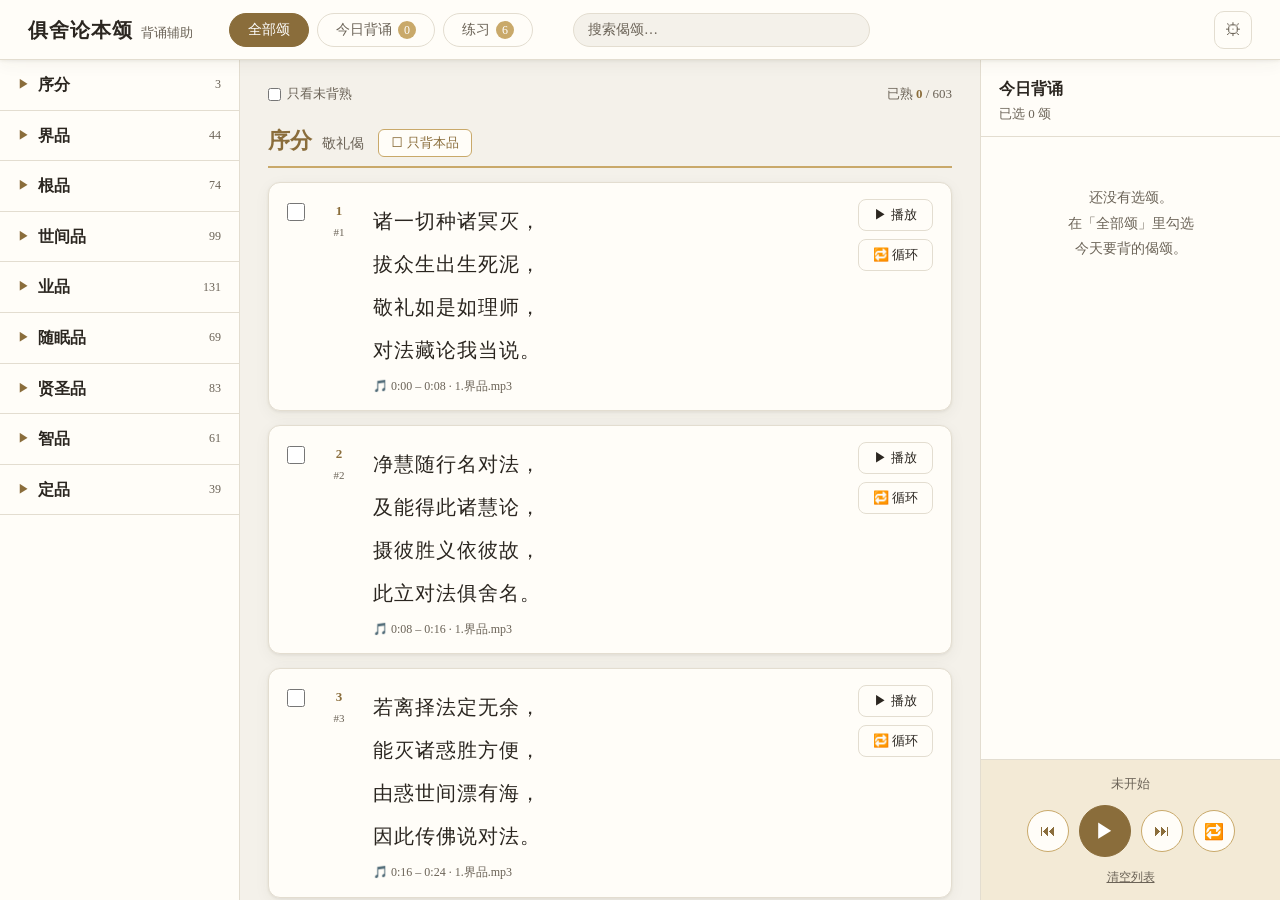
==== program/index.html @ d1be90c9 "feat(trainer): 练习自助上手 — 自动喂新颂 + 首次提示 + 清晰空状态 用户反馈：点开「练习」是空的，那句"去今日背诵勾选"看不懂，还配了误导的 🎉。 根因：新颂只从「今日背诵」勾选" ====
<!DOCTYPE html>
<html lang="zh-CN">
<head>
<meta charset="UTF-8">
<meta name="viewport" content="width=device-width, initial-scale=1.0">
<title>俱舍论本颂 · 背诵辅助</title>
<link rel="manifest" href="/manifest.json">
<meta name="theme-color" content="#8a6d3b">
<meta name="description" content="按品浏览俱舍论本颂、按音频自动连播,辅助每日背诵">
<!-- iOS PWA -->
<meta name="apple-mobile-web-app-capable" content="yes">
<meta name="apple-mobile-web-app-status-bar-style" content="default">
<meta name="apple-mobile-web-app-title" content="俱舍论本颂">
<link rel="apple-touch-icon" href="/icons/icon-180.png">
<link rel="icon" type="image/png" sizes="192x192" href="/icons/icon-192.png">
<style>
  :root {
    --bg: #f4f1ea;
    --paper: #fffdf8;
    --ink: #2b2620;
    --ink-soft: #6b6357;
    --line: #e3ddd0;
    --accent: #8a6d3b;          /* 赭石 */
    --accent-soft: #c9a96a;
    --accent-bg: #f3ead6;
    --playing: #fff6e0;
    --playing-edge: #d9b066;
    --shadow: 0 1px 3px rgba(60,50,30,.08), 0 4px 16px rgba(60,50,30,.05);
    --radius: 12px;
  }
  * { box-sizing: border-box; margin: 0; padding: 0; }
  html, body { height: 100%; }
  body {
    font-family: "Noto Serif SC", "Songti SC", "STSong", "SimSun", "PingFang SC", serif;
    background: var(--bg);
    color: var(--ink);
    font-size: 16px;
    line-height: 1.6;
    overflow: hidden;
  }
  button { font-family: inherit; cursor: pointer; }

  /* ---------- 顶栏 ---------- */
  .topbar {
    height: 60px;
    display: flex; align-items: center; gap: 24px;
    padding: 0 28px;
    background: var(--paper);
    border-bottom: 1px solid var(--line);
    box-shadow: var(--shadow);
    position: relative; z-index: 10;
  }
  .topbar .brand { font-size: 20px; font-weight: 700; letter-spacing: 1px; }
  .topbar .brand small { font-size: 13px; color: var(--ink-soft); font-weight: 400; margin-left: 8px; letter-spacing: 0; }
  .tabs { display: flex; gap: 8px; margin-left: 12px; }
  .tab {
    border: 1px solid var(--line); background: transparent; color: var(--ink-soft);
    padding: 7px 18px; border-radius: 20px; font-size: 14px; transition: .15s;
  }
  .tab.active { background: var(--accent); color: #fff; border-color: var(--accent); }
  .tab .badge {
    display: inline-block; min-width: 18px; height: 18px; line-height: 18px;
    background: var(--accent-soft); color: #fff; border-radius: 9px; font-size: 12px;
    text-align: center; padding: 0 5px; margin-left: 6px;
  }
  .tab.active .badge { background: rgba(255,255,255,.3); }
  .topbar .spacer { flex: 1; }
  .icon-btn {
    border: 1px solid var(--line); background: transparent; width: 38px; height: 38px;
    border-radius: 10px; font-size: 17px; color: var(--ink-soft);
  }
  .icon-btn:hover { background: var(--accent-bg); }
  /* 搜索框 */
  .search { margin-left: 16px; flex: 1; max-width: 320px; min-width: 0; }
  .search input {
    width: 100%; padding: 8px 14px; border: 1px solid var(--line); border-radius: 18px;
    font-size: 14px; background: var(--bg); color: var(--ink); font-family: inherit;
  }
  .search input::placeholder { color: var(--ink-soft); }
  .search input:focus { outline: none; border-color: var(--accent-soft); background: var(--paper); }
  mark { background: #ffe49c; color: inherit; padding: 0 1px; border-radius: 2px; }
  .hamburger { display: none; border: 1px solid var(--line); background: transparent;
    width: 36px; height: 36px; border-radius: 8px; font-size: 18px; color: var(--ink);
    align-items: center; justify-content: center; }
  .drawer-mask { position: fixed; top: 0; left: 0; right: 0; bottom: 0;
    background: rgba(0,0,0,.35); z-index: 40; display: none; }
  .drawer-mask.open { display: block; }

  /* ---------- 三栏布局 ---------- */
  .layout { display: flex; height: calc(100% - 60px); }
  .col-left  { width: 240px; border-right: 1px solid var(--line); background: var(--paper); overflow-y: auto; flex-shrink: 0; }
  .col-main  { flex: 1; overflow-y: auto; padding: 24px 28px 80px; }
  .col-right { width: 300px; border-left: 1px solid var(--line); background: var(--paper); overflow-y: auto; flex-shrink: 0; display: flex; flex-direction: column; }

  /* ---------- 左栏 品目录 ---------- */
  .pin-group { border-bottom: 1px solid var(--line); }
  .pin-head {
    display: flex; align-items: center; gap: 8px; padding: 12px 18px;
    font-weight: 600; user-select: none; cursor: pointer;
  }
  .pin-head:hover { background: var(--accent-bg); }
  .pin-head .arrow { font-size: 11px; color: var(--accent); transition: transform .15s; width: 12px; }
  .pin-group.open .pin-head .arrow { transform: rotate(90deg); }
  .pin-head .count { margin-left: auto; font-size: 12px; color: var(--ink-soft); font-weight: 400; }
  .pin-items { display: none; padding: 4px 0 10px; }
  .pin-group.open .pin-items { display: block; }
  .pin-item {
    display: flex; gap: 10px; padding: 4px 18px 4px 38px; font-size: 13px;
    color: var(--ink-soft); cursor: pointer; white-space: nowrap; overflow: hidden; text-overflow: ellipsis;
  }
  .pin-item:hover { color: var(--accent); background: var(--accent-bg); }
  .pin-item .no { color: var(--accent-soft); min-width: 22px; }

  /* ---------- 主区 颂卡片 ---------- */
  .pin-title {
    font-size: 22px; font-weight: 700; color: var(--accent);
    margin: 18px 0 14px; padding-bottom: 8px; border-bottom: 2px solid var(--accent-soft);
    scroll-margin-top: 14px;
  }
  .pin-title:first-child { margin-top: 0; }
  .pin-title .sub { font-size: 14px; color: var(--ink-soft); font-weight: 400; margin-left: 10px; }
  .pin-title .pin-sel-btn {
    margin-left: 14px; font-size: 13px; font-weight: 400; vertical-align: middle;
    border: 1px solid var(--accent-soft); background: var(--paper); color: var(--accent);
    padding: 4px 12px; border-radius: 6px; transition: .15s;
  }
  .pin-title .pin-sel-btn:hover { background: var(--accent-bg); }
  .pin-title .pin-sel-btn.all { background: var(--accent-soft); color: #fff; border-color: var(--accent-soft); }

  .verse {
    background: var(--paper); border: 1px solid var(--line); border-radius: var(--radius);
    margin-bottom: 14px; padding: 16px 18px 14px; display: flex; gap: 14px;
    box-shadow: var(--shadow); transition: .18s; position: relative; overflow: hidden;
    scroll-margin-top: 14px;
  }
  .verse.playing { background: var(--playing); border-color: var(--playing-edge); box-shadow: 0 0 0 2px var(--playing-edge), var(--shadow); }
  .verse .check { padding-top: 4px; }
  .verse .check input { width: 18px; height: 18px; accent-color: var(--accent); cursor: pointer; }
  .verse .no-tag {
    flex-shrink: 0; width: 40px; text-align: center; padding-top: 2px;
    font-size: 13px; color: var(--accent); font-weight: 600;
  }
  .verse .no-tag .g { display: block; font-size: 11px; color: var(--ink-soft); font-weight: 400; margin-top: 2px; }
  .verse .body { flex: 1; }
  .verse .lines { font-size: 20px; line-height: 2.0; letter-spacing: 1px; }
  .verse .lines .ln {
    display: block; width: fit-content; max-width: 100%;
    padding: 1px 6px; margin: 1px -6px; border-radius: 5px;
    transition: background .12s ease, color .12s ease;
  }
  /* 跟诵：当前正在念的那一句高亮（逐句时间由真·句界或按字数插值得出）。
     fit-content 放在 .ln 基类（所有行）而非仅 .active：否则高亮离开时 width 会
     瞬间弹回整行宽、而背景还在淡出，导致「整行色条一闪」。 */
  .verse .lines .ln.active { background: var(--accent-soft); color: #fff; }
  .verse .meta { font-size: 12px; color: var(--ink-soft); margin-top: 6px; }
  .verse .ops { display: flex; flex-direction: column; gap: 8px; align-items: stretch; flex-shrink: 0; }
  .op-btn {
    border: 1px solid var(--line); background: var(--paper); color: var(--ink);
    padding: 6px 14px; border-radius: 8px; font-size: 13px; white-space: nowrap; transition: .15s;
  }
  .op-btn:hover { background: var(--accent-bg); border-color: var(--accent-soft); }
  .op-btn.play.active { background: var(--accent); color: #fff; border-color: var(--accent); }
  .op-btn.loop.active { background: var(--accent-soft); color: #fff; border-color: var(--accent-soft); }
  /* 进度条 */
  .verse .progress {
    position: absolute; left: 0; bottom: 0; height: 3px; width: 0%;
    background: var(--playing-edge); transition: width .1s linear;
  }

  .empty-hint { color: var(--ink-soft); text-align: center; padding: 60px 20px; font-size: 15px; }

  /* ---------- 背诵训练（自测 / SRS）---------- */
  .list-head { display: flex; align-items: center; gap: 12px; margin-bottom: 14px; font-size: 13px; color: var(--ink-soft); }
  .list-head label { display: flex; align-items: center; gap: 6px; cursor: pointer; }
  .list-head input { accent-color: var(--accent); }
  .list-head .prog { margin-left: auto; }
  .list-head .prog b { color: var(--accent); }
  .train-bar {
    display: flex; align-items: center; gap: 14px; flex-wrap: wrap;
    margin: 0 0 16px; padding: 12px 16px; background: var(--accent-bg);
    border: 1px solid var(--accent-soft); border-radius: var(--radius); font-size: 14px;
  }
  .train-bar .stat b { color: var(--accent); }
  .train-bar .spacer { flex: 1; }
  .train-bar .masksel { display: flex; gap: 6px; }
  .train-bar .masksel button {
    border: 1px solid var(--line); background: var(--paper); color: var(--ink-soft);
    padding: 4px 12px; border-radius: 14px; font-size: 13px;
  }
  .train-bar .masksel button.on { background: var(--accent); color: #fff; border-color: var(--accent); }
  /* 本轮完成收尾面板 */
  .train-done {
    text-align: center; background: var(--paper); border: 1px solid var(--accent-soft);
    border-radius: var(--radius); padding: 22px 20px; margin-bottom: 16px; box-shadow: var(--shadow);
  }
  .train-done .big { font-size: 19px; font-weight: 700; color: var(--accent); }
  .train-done .sub { font-size: 14px; color: var(--ink); margin-top: 6px; }
  .train-done .sub b { color: var(--accent); }
  .train-done .sub2 { font-size: 13px; color: var(--ink-soft); margin-top: 12px; line-height: 1.8; }
  .train-done .sub3 { font-size: 12px; color: var(--ink-soft); margin-top: 12px; padding-top: 10px; border-top: 1px solid var(--line); }
  .train-done #btnTrainMore { margin-top: 14px; }
  .train-tip {
    font-size: 13px; color: var(--ink-soft); background: var(--accent-bg);
    border-radius: 8px; padding: 10px 14px; margin-bottom: 14px; line-height: 1.7;
  }
  /* 遮挡的字：保留 CJK 字宽，显为灰块 */
  .verse .ln .mc { background: var(--line); color: transparent; border-radius: 3px; }
  /* 揭晓 / 评级按钮（占 .ops 位） */
  .verse .reveal-btn {
    border: 1px solid var(--accent-soft); background: var(--paper); color: var(--accent);
    padding: 7px 18px; border-radius: 8px; font-size: 14px; white-space: nowrap;
  }
  .verse .reveal-btn:hover { background: var(--accent-bg); }
  .verse .grade-btn { border: none; padding: 7px 18px; border-radius: 8px; font-size: 14px; color: #fff; white-space: nowrap; }
  .verse .grade-btn.forgot { background: #b5462f; }
  .verse .grade-btn.known { background: #5a8a5a; }
  .verse .grade-btn:hover { filter: brightness(1.08); }
  .verse.done { opacity: .5; }
  /* 熟练度小标 */
  .verse .mtag { font-size: 11px; margin-top: 4px; font-weight: 400; }
  .verse .mtag.learning { color: var(--accent-soft); }
  .verse .mtag.mastered { color: #5a8a5a; }

  /* ---------- 右栏 今日背诵 ---------- */
  .right-head { padding: 16px 18px 12px; border-bottom: 1px solid var(--line); }
  .right-head h3 { font-size: 16px; }
  .right-head .sel-count { font-size: 13px; color: var(--ink-soft); margin-top: 2px; }
  .today-list { flex: 1; overflow-y: auto; padding: 8px 0; }
  .today-item {
    display: flex; align-items: center; gap: 8px; padding: 8px 18px; font-size: 14px; cursor: pointer;
    border-left: 3px solid transparent;
  }
  .today-item:hover { background: var(--accent-bg); }
  .today-item.current { background: var(--playing); border-left-color: var(--playing-edge); font-weight: 600; }
  .today-item .seq { color: var(--accent-soft); min-width: 18px; font-size: 13px; }
  .today-item .label { flex: 1; white-space: nowrap; overflow: hidden; text-overflow: ellipsis; }
  .today-item .rm { color: var(--ink-soft); border: none; background: none; font-size: 16px; padding: 0 4px; }
  .today-item .rm:hover { color: #b5462f; }
  .today-empty { color: var(--ink-soft); text-align: center; padding: 40px 16px; font-size: 14px; line-height: 1.8; }

  .player {
    border-top: 1px solid var(--line); padding: 14px 18px; background: var(--accent-bg);
  }
  .player .now-playing { font-size: 13px; color: var(--ink-soft); margin-bottom: 10px; min-height: 20px; text-align: center; }
  .player .now-playing b { color: var(--accent); }
  .player .controls { display: flex; align-items: center; justify-content: center; gap: 10px; }
  .player .pbtn {
    border: 1px solid var(--accent-soft); background: var(--paper); color: var(--accent);
    width: 42px; height: 42px; border-radius: 50%; font-size: 16px; display: flex; align-items: center; justify-content: center;
  }
  .player .pbtn.main { width: 52px; height: 52px; font-size: 20px; background: var(--accent); color: #fff; border-color: var(--accent); }
  .player .pbtn:hover { transform: scale(1.05); }
  .player .pbtn.loop.active {
    background: var(--accent-soft); color: #fff; border-color: var(--accent-soft);
    box-shadow: 0 0 0 3px rgba(201,169,106,.35);
  }
  .player .pbtn.loop.active::after {
    content: ""; position: absolute; bottom: -2px; left: 50%; transform: translateX(-50%);
    width: 6px; height: 6px; border-radius: 50%; background: var(--accent);
  }
  .player .pbtn { position: relative; }
  .player .clear { display: block; margin: 12px auto 0; font-size: 12px; color: var(--ink-soft); background: none; border: none; text-decoration: underline; }

  /* ---------- 设置弹层 ---------- */
  .modal-mask { position: fixed; inset: 0; background: rgba(40,34,26,.4); display: none; align-items: center; justify-content: center; z-index: 100; }
  .modal-mask.open { display: flex; }
  .modal { background: var(--paper); border-radius: var(--radius); padding: 24px 28px; width: 340px; box-shadow: var(--shadow); }
  .modal h3 { margin-bottom: 16px; }
  .modal .row { display: flex; align-items: center; justify-content: space-between; margin-bottom: 14px; font-size: 14px; }
  .modal input[type=range] { width: 150px; accent-color: var(--accent); }
  .modal .close { display: block; margin: 18px auto 0; background: var(--accent); color: #fff; border: none; padding: 8px 30px; border-radius: 8px; }
  /* 离线音频区 */
  .offline-sec { margin-top: 4px; padding-top: 12px; border-top: 1px solid var(--line); }
  .offline-head { font-size: 14px; font-weight: 600; margin-bottom: 8px; }
  .offline-hint { font-size: 11px; font-weight: 400; color: var(--ink-soft); }
  .offline-list { max-height: 210px; overflow-y: auto; }
  .offline-row { display: flex; align-items: center; gap: 8px; padding: 5px 2px; font-size: 13px; }
  .offline-row .nm { flex: 1; white-space: nowrap; overflow: hidden; text-overflow: ellipsis; }
  .offline-row .st { font-size: 11px; color: var(--ink-soft); min-width: 52px; text-align: right; }
  .offline-row .st.done { color: var(--accent); }
  .offline-row .dl {
    border: 1px solid var(--accent-soft); background: var(--paper); color: var(--accent);
    padding: 3px 10px; border-radius: 6px; font-size: 12px; white-space: nowrap;
  }
  .offline-row .dl:hover { background: var(--accent-bg); }
  .offline-row .dl.cached { color: #b5462f; border-color: #e0b3a6; }
  .offline-row .dl[disabled] { opacity: .5; cursor: default; }

  ::-webkit-scrollbar { width: 9px; }
  ::-webkit-scrollbar-thumb { background: #d8cfba; border-radius: 5px; }
  ::-webkit-scrollbar-thumb:hover { background: var(--accent-soft); }

  /* ---------- 移动端（< 760px） ---------- */
  @media (max-width: 760px) {
    body { font-size: 15px; }
    .topbar { height: 52px; padding: 0 10px; gap: 8px; }
    .topbar .brand { display: none; }
    .tabs { margin-left: 0; gap: 6px; }
    .tab { padding: 5px 12px; font-size: 13px; }
    .search { margin-left: 8px; }
    .search input { padding: 6px 12px; font-size: 13px; }
    .hamburger { display: inline-flex; }

    .layout { display: block; height: calc(100% - 52px); position: relative; }

    /* 主区全宽，给底部播放器留位 */
    .col-main {
      height: 100%; padding: 12px 14px 110px; overflow-y: auto;
    }

    /* 左栏：从左侧滑出的抽屉 */
    .col-left {
      position: fixed; top: 52px; bottom: 0; left: 0;
      width: 78%; max-width: 320px;
      transform: translateX(-100%); transition: transform .2s ease;
      z-index: 50; box-shadow: 4px 0 16px rgba(0,0,0,.12);
    }
    .col-left.open { transform: translateX(0); }

    /* 右栏：底部常驻播放栏（隐藏标题与今日列表，只留 .player） */
    .col-right {
      position: fixed; bottom: 0; left: 0; right: 0;
      width: 100%; height: auto;
      border-left: none; border-top: 1px solid var(--line);
      z-index: 30;
      padding-bottom: env(safe-area-inset-bottom);
    }
    .col-right .right-head, .col-right .today-list { display: none; }
    .col-right .player { padding: 8px 14px 10px; border-top: none; }
    .col-right .player .now-playing { font-size: 12px; margin-bottom: 6px; min-height: 16px; }
    .col-right .player .controls { gap: 10px; }
    .col-right .player .pbtn { width: 38px; height: 38px; font-size: 14px; }
    .col-right .player .pbtn.main { width: 46px; height: 46px; font-size: 16px; }
    .col-right .player .clear { font-size: 11px; margin-top: 4px; }

    /* 颂卡片紧凑化：把"播放/循环"按钮放到一行 */
    .verse { padding: 12px 14px; gap: 10px; flex-wrap: wrap; }
    .verse .check { padding-top: 2px; }
    .verse .check input { width: 20px; height: 20px; }
    .verse .no-tag { width: 30px; font-size: 12px; }
    .verse .lines { font-size: 17px; line-height: 1.85; letter-spacing: 0.5px; }
    .verse .meta { font-size: 11px; }
    .verse .ops {
      flex-direction: row; flex-basis: 100%; justify-content: flex-end; gap: 6px;
    }
    .op-btn { padding: 5px 12px; font-size: 12px; }

    /* 品标题 */
    .pin-title { font-size: 19px; margin: 14px 0 10px; padding-bottom: 6px; }
    .pin-title .sub { display: block; margin-left: 0; margin-top: 2px; font-size: 12px; }
    .pin-title .pin-sel-btn { margin-left: 0; margin-top: 6px; }

    .modal { width: 88%; max-width: 340px; }
  }
</style>
</head>
<body>
  <div class="topbar">
    <button class="hamburger" id="btnMenu" title="目录" aria-label="打开品目录">☰</button>
    <div class="brand">俱舍论本颂<small>背诵辅助</small></div>
    <div class="tabs">
      <button class="tab active" data-view="all">全部颂</button>
      <button class="tab" data-view="today">今日背诵<span class="badge" id="tabBadge">0</span></button>
      <button class="tab" data-view="train">练习<span class="badge" id="trainBadge">0</span></button>
    </div>
    <div class="search"><input id="searchInput" type="search" placeholder="搜索偈颂…" aria-label="搜索偈颂正文" autocomplete="off"></div>
    <div class="spacer"></div>
    <button class="icon-btn" id="btnSettings" title="设置" aria-label="设置">⚙</button>
  </div>
  <div class="drawer-mask" id="drawerMask"></div>

  <div class="layout">
    <aside class="col-left" id="catalog"></aside>
    <main class="col-main" id="mainList"></main>
    <aside class="col-right">
      <div class="right-head">
        <h3>今日背诵</h3>
        <div class="sel-count" id="selCount">已选 0 颂</div>
      </div>
      <div class="today-list" id="todayList"></div>
      <div class="player">
        <div class="now-playing" id="nowPlaying" aria-live="polite" role="status">未开始</div>
        <div class="controls">
          <button class="pbtn" id="btnPrev" title="上一颂" aria-label="上一颂">⏮</button>
          <button class="pbtn main" id="btnSeqPlay" title="连播/暂停" aria-label="连播或暂停">▶</button>
          <button class="pbtn" id="btnNext" title="下一颂" aria-label="下一颂">⏭</button>
          <button class="pbtn loop" id="btnSeqLoop" title="列表循环" aria-label="列表循环">🔁</button>
        </div>
        <button class="clear" id="btnClear">清空列表</button>
      </div>
    </aside>
  </div>

  <!-- 设置 -->
  <div class="modal-mask" id="settingsMask">
    <div class="modal">
      <h3>设置</h3>
      <div class="row">
        <span>播放速度</span>
        <span><input type="range" id="rateRange" min="0.5" max="1.5" step="0.05"> <b id="rateVal">1</b> ×</span>
      </div>
      <div class="row">
        <span>音量</span>
        <span><input type="range" id="volRange" min="0" max="1" step="0.05"> <b id="volVal">100</b> %</span>
      </div>
      <div class="row">
        <span>每日新颂上限</span>
        <span><input type="range" id="newPerDayRange" min="0" max="20" step="1"> <b id="newPerDayVal">6</b> 颂</span>
      </div>
      <div class="offline-sec">
        <div class="offline-head">进度备份 <span class="offline-hint">熟练度/选颂存在本机，清缓存会丢，记得导出</span></div>
        <div style="display:flex;gap:10px;margin-top:8px">
          <button id="btnExport" style="flex:1;border:1px solid var(--accent-soft);background:var(--paper);color:var(--accent);padding:6px 0;border-radius:8px;font-size:13px;cursor:pointer">导出进度</button>
          <button id="btnImport" style="flex:1;border:1px solid var(--accent-soft);background:var(--paper);color:var(--accent);padding:6px 0;border-radius:8px;font-size:13px;cursor:pointer">导入进度</button>
          <input type="file" id="importFile" accept="application/json,.json" style="display:none">
        </div>
      </div>
      <div class="offline-sec">
        <div class="offline-head">离线音频 <span class="offline-hint" id="offlineHint">下载后该品可无网背诵</span></div>
        <div class="offline-list" id="offlineList"></div>
      </div>
      <div style="font-size:11px;color:var(--ink-soft);text-align:center;margin-top:14px;padding-top:10px;border-top:1px solid var(--line)">
        版本 <code id="appVersion" style="font-family:monospace">2026-06-29-r15</code>
        　<button id="btnDiag" style="font-size:11px;background:transparent;border:1px solid var(--line);padding:2px 8px;border-radius:4px;color:var(--ink-soft);cursor:pointer">诊断</button>
        　<button id="btnReset" style="font-size:11px;background:transparent;border:1px solid #b5462f;padding:2px 8px;border-radius:4px;color:#b5462f;cursor:pointer">重置应用</button>
      </div>
      <button class="close" id="btnCloseSettings">完成</button>
    </div>
  </div>

<audio id="audio" preload="auto"></audio>

<script src="verses.js"></script>
<script src="timings.js"></script>
<script>
(function () {
  "use strict";
  if (typeof VERSES === "undefined") {
    document.getElementById("mainList").innerHTML =
      '<div class="empty-hint">未找到 verses.js 数据文件。<br>请先在 program/ 目录运行：python3 extract_verses.py</div>';
    return;
  }

  // ---------- 状态 ----------
  var LS_SEL = "kusha_selected_v1";
  var LS_RATE = "kusha_rate_v1";
  var LS_VOL = "kusha_vol_v1";
  var LS_LAST = "kusha_last_v1";          // 上次背到哪一颂的 id
  var selected = loadSelected();          // Set of verse id（今日背诵）
  var rate = parseFloat(localStorage.getItem(LS_RATE) || "1");
  var vol = parseFloat(localStorage.getItem(LS_VOL) || "1");
  if (!isFinite(vol)) vol = 1;
  vol = Math.min(Math.max(vol, 0), 1);
  var view = "all";          // all | today | train
  var query = "";            // 搜索关键词（非空时主区显示全库匹配结果，命中处高亮）
  var maskLevel = "first";   // 练习遮挡级别：first=露首字 / all=全遮
  var revealed = {};         // 本次练习已揭晓的颂 id（内存态，切视图重置）
  var graded = {};           // 本轮「会了」的颂 id（置灰=完成 + 推进）
  var relearning = {};       // 本轮「忘了」的颂 id（已记一次 lapse，重练时不再重复扣 ease）
  var sessionIds = null;     // 本轮练习的稳定队列（进练习时定一次，评级不抽走卡片）
  var onlyUnmastered = false; // 「只看未背熟」筛选（all/today 视图）

  function applyVol() { audio.volume = vol; }

  var TIMINGS = window.TIMINGS || {};     // {id: {file, start, end}}，强制对齐结果
  var audio = document.getElementById("audio");
  var AUDIO_BASE = "../600颂-单品/";
  // 浏览器支持 Opus 就用 .opus（约省 2/3 体积），否则回退 mp3。一次判定。
  var AUDIO_EXT = (function () {
    try {
      var probe = document.createElement("audio");
      if (probe.canPlayType('audio/ogg; codecs="opus"') || probe.canPlayType("audio/opus")) return "opus";
    } catch (e) {}
    return "mp3";
  })();
  // TIMINGS 里存的是 .mp3 名；按浏览器支持换成最佳格式（opus/mp3）
  function audioFile(name) { return AUDIO_EXT === "opus" ? name.replace(/\.mp3$/i, ".opus") : name; }

  // 播放引擎状态（真实音频）
  var engine = {
    mode: null,        // 'single' | 'sequence'
    queue: [],         // verse id 数组
    index: 0,          // 当前播放在 queue 中的位置
    looping: false,    // single: 单曲循环；sequence: 列表循环
    paused: false,     // sequence 暂停态（保留 queue/index，下次续播）
    curFile: null,     // 当前已载入 audio 的 mp3 文件名
    timer: null,       // 进度/结束轮询 interval（truthy 即表示正在播放）
    _lineCard: null,   // 当前高亮句所在的卡片（逐句高亮去抖用）
    _lineKey: null     // "id:句序" 去抖键：只在换句时碰 DOM
  };

  var byId = {};
  VERSES.forEach(function (v) { byId[v.id] = v; });
  // 全局顺序（按 globalNo）：练习自动喂新颂、勾选不足时按这个顺序补
  var VERSES_ORDERED = VERSES.slice().sort(function (a, b) { return a.globalNo - b.globalNo; });

  // ---------- 工具 ----------
  function loadSelected() {
    try { return new Set(JSON.parse(localStorage.getItem(LS_SEL) || "[]")); }
    catch (e) { return new Set(); }
  }
  function saveSelected() { localStorage.setItem(LS_SEL, JSON.stringify(Array.from(selected))); }
  function selectedOrdered() {
    // 按 globalNo 排序的已选颂
    return VERSES.filter(function (v) { return selected.has(v.id); })
                 .sort(function (a, b) { return a.globalNo - b.globalNo; });
  }

  // ---------- SRS 背诵训练（数据层 + 调度）----------
  // 每颂一张卡 {ease,interval,reps,lapses,due,last}；无卡=未学。SM-2-lite：无 Hard、无
  // ML、无后端。忘→当场重来+ease 降；会→ease 升、间隔增长。规避 ease hell：ease 有地板
  // 1.3 且靠"会"回升(+0.05)。每日新颂上限防复习雪崩。新颂从「今日背诵」选择引入。
  var LS_SRS = "kusha_srs_v1";
  var DAY = 864e5;
  var MASTER_DAYS = 21;   // interval ≥ 21 天算「已熟」(Anki mature 惯例)
  function loadSRS() {
    var d;
    try { d = JSON.parse(localStorage.getItem(LS_SRS) || "null"); } catch (e) { d = null; }
    if (!d || d.v !== 1) d = { v: 1, settings: { newPerDay: 6 }, daily: {}, cards: {} };
    if (!d.settings || typeof d.settings.newPerDay !== "number") d.settings = { newPerDay: 6 };
    if (!d.daily) d.daily = {};
    if (!d.cards) d.cards = {};
    return d;
  }
  var srs = loadSRS();
  function saveSRS() { localStorage.setItem(LS_SRS, JSON.stringify(srs)); }
  function todayStr() { var dt = new Date(); return dt.getFullYear() + "-" + (dt.getMonth() + 1) + "-" + dt.getDate(); }
  function rollDaily() { if (srs.daily.date !== todayStr()) srs.daily = { date: todayStr(), newDone: 0 }; }
  function srsCard(id) { return srs.cards[id] || null; }
  // 评级：0=忘 1=会（保留 2=易 备扩展，二态 UI 只用 0/1）
  function reviewCard(id, grade) {
    rollDaily();
    var now = Date.now();
    var c = srs.cards[id];
    var isNew = !c;
    if (isNew) c = { ease: 2.5, interval: 0, reps: 0, lapses: 0, due: 0, last: 0 };
    if (grade === 0) {                         // 忘
      c.lapses++; c.reps = 0; c.interval = 0;
      c.ease = Math.max(1.3, c.ease - 0.2);
      c.due = now + 6e5;                        // 10 分钟后本轮再出
    } else {                                    // 会（或易）
      c.reps++;
      c.ease = Math.min(3.0, c.ease + (grade === 2 ? 0.15 : 0.05));
      if (c.reps === 1) c.interval = grade === 2 ? 4 : 1;
      else if (c.reps === 2) c.interval = 6;
      else c.interval = Math.ceil(c.interval * c.ease);
      c.due = now + c.interval * DAY;
    }
    c.last = now;
    srs.cards[id] = c;
    if (isNew) srs.daily.newDone = (srs.daily.newDone || 0) + 1;   // 新颂引入计数（受上限约束）
    saveSRS();
    return c;
  }
  function masteryOf(id) {
    var c = srs.cards[id];
    if (!c) return "new";                       // 未学
    if (c.interval >= MASTER_DAYS) return "mastered";
    return "learning";
  }
  // 今日训练队列：到期复习 + （受每日上限约束的）新颂；复习在前、新颂在后。
  function todaySession() {
    rollDaily();
    var now = Date.now();
    var due = [];
    for (var id in srs.cards) {
      if (srs.cards.hasOwnProperty(id) && byId[id] && srs.cards[id].due <= now) due.push(id);
    }
    due.sort(function (a, b) { return srs.cards[a].due - srs.cards[b].due; });
    var quota = Math.max(0, srs.settings.newPerDay - (srs.daily.newDone || 0));
    var news = [], pick = {};
    if (quota > 0) {
      // 新颂来源：① 先取「今日背诵」勾选的未学颂；② 不够则按全局顺序补未学颂
      // —— 这样不用先手动勾选，点开「练习」就有得练；勾选的会被优先安排。
      selectedOrdered().forEach(function (v) {
        if (news.length < quota && !srs.cards[v.id] && !pick[v.id]) { news.push(v.id); pick[v.id] = 1; }
      });
      for (var k = 0; k < VERSES_ORDERED.length && news.length < quota; k++) {
        var vv = VERSES_ORDERED[k];
        if (!srs.cards[vv.id] && !pick[vv.id]) { news.push(vv.id); pick[vv.id] = 1; }
      }
    }
    var seen = {}, out = [];
    due.concat(news).forEach(function (id) { if (!seen[id]) { seen[id] = 1; out.push(id); } });
    return { ids: out, dueCount: due.length, newCount: news.length };
  }
  function masteredCount() {
    var n = 0;
    for (var id in srs.cards) if (srs.cards.hasOwnProperty(id) && byId[id] && masteryOf(id) === "mastered") n++;
    return n;
  }

  function pinLabel(v) { return v.pin.replace("品", "").replace("分", "") + v.localNo; }
  function fmt(sec) { var m = Math.floor(sec / 60), s = Math.floor(sec % 60); return m + ":" + (s < 10 ? "0" : "") + s; }

  // 逐句时间：优先用强制对齐产出的真·句界（timings.js 里若带 lines 字段，
  // 由升级后的 align.py + build_timings.py 生成）；没有就用整颂 [start,end]
  // 按每句字数比例插值。念诵节奏较匀，插值对「当前念到第几句」已足够。
  function getLineTimings(v, t) {
    if (!t) return null;
    if (t.lines && t.lines.length === v.lines.length) return t.lines;
    var total = 0;
    v.lines.forEach(function (l) { total += l.length; });
    if (!total) return null;
    var span = Math.max(t.end - t.start, 0.01);
    var out = [], acc = 0;
    for (var i = 0; i < v.lines.length; i++) {
      var s = t.start + span * (acc / total);
      acc += v.lines[i].length;
      out.push({ start: s, end: t.start + span * (acc / total) });
    }
    return out;
  }

  // ---------- 搜索 ----------
  function matchesQuery(v) {
    if (!query) return true;
    for (var i = 0; i < v.lines.length; i++) {
      if (v.lines[i].indexOf(query) >= 0) return true;
    }
    return false;
  }
  // 命中高亮：把行内匹配子串包 <mark>。行文本来自可信数据，只对可信文本切片
  // 做包裹，绝不把用户输入注入 HTML，安全。
  function hlMatch(text) {
    if (!query) return text;
    var idx = text.indexOf(query);
    if (idx < 0) return text;
    var out = "", from = 0;
    while (idx >= 0) {
      out += text.slice(from, idx) + "<mark>" + text.slice(idx, idx + query.length) + "</mark>";
      from = idx + query.length;
      idx = text.indexOf(query, from);
    }
    return out + text.slice(from);
  }

  // ---------- 渲染：左栏目录 ----------
  function renderCatalog() {
    var groups = {};
    var order = [];
    VERSES.forEach(function (v) {
      if (!groups[v.pin]) { groups[v.pin] = []; order.push(v.pin); }
      groups[v.pin].push(v);
    });
    var html = "";
    order.forEach(function (pin, gi) {
      var items = groups[pin];
      // 默认全部折叠（之前会自动展开第一组「序分」，用户不需要）
      html += '<div class="pin-group" data-pin="' + pin + '">';
      html += '  <div class="pin-head"><span class="arrow">▶</span>' + pin +
              '<span class="count">' + items.length + '</span></div>';
      html += '  <div class="pin-items">';
      items.forEach(function (v) {
        html += '<div class="pin-item" data-goto="' + v.id + '"><span class="no">' + v.localNo + '</span>' +
                '<span>' + v.lines[0] + '…</span></div>';
      });
      html += '  </div></div>';
    });
    var cat = document.getElementById("catalog");
    cat.innerHTML = html;
    cat.querySelectorAll(".pin-head").forEach(function (h) {
      h.addEventListener("click", function () {
        h.parentNode.classList.toggle("open");
        if (view !== "all" || query) switchView("all");
        var pin = h.parentNode.dataset.pin;
        var el = document.getElementById("pintitle-" + pin);
        if (el) el.scrollIntoView({ behavior: "smooth", block: "start" });
        closeMobileDrawer();
      });
    });
    cat.querySelectorAll(".pin-item").forEach(function (it) {
      it.addEventListener("click", function () {
        if (view !== "all" || query) { switchView("all"); }
        var el = document.getElementById("verse-" + it.dataset.goto);
        if (el) { el.scrollIntoView({ behavior: "smooth", block: "center" }); flash(el); setHash(it.dataset.goto); }
        closeMobileDrawer();
      });
    });
  }
  function flash(el) {
    el.style.transition = "box-shadow .2s"; el.style.boxShadow = "0 0 0 3px var(--accent-soft)";
    setTimeout(function () { el.style.boxShadow = ""; }, 700);
  }

  // ---------- 渲染：主区颂列表 ----------
  function escHtml(s) {
    return String(s).replace(/[&<>"']/g, function (c) {
      return { "&": "&amp;", "<": "&lt;", ">": "&gt;", '"': "&quot;", "'": "&#39;" }[c];
    });
  }
  // all/today 视图顶部：只看未熟筛选 + 已熟进度
  function listHead() {
    if (query) return "";
    return '<div class="list-head">' +
      '<label><input type="checkbox" id="filterUnmastered"' + (onlyUnmastered ? " checked" : "") + '> 只看未背熟</label>' +
      '<span class="prog">已熟 <b>' + masteredCount() + '</b> / ' + VERSES.length + '</span>' +
      '</div>';
  }
  function maskBar() {
    var ids = sessionIds || [];
    var doneN = ids.filter(function (id) { return graded[id]; }).length;
    return '<div class="train-bar">' +
      '<span class="stat">本轮 <b>' + doneN + '</b> / ' + ids.length +
        (ids.length && doneN === ids.length ? ' · 完成 🎉' : '') + '</span>' +
      '<span class="stat">已熟 <b>' + masteredCount() + '</b> / ' + VERSES.length + '</span>' +
      '<span class="spacer"></span>' +
      '<span class="masksel">' +
        '<button data-mask="first" class="' + (maskLevel === "first" ? "on" : "") + '">露首字</button>' +
        '<button data-mask="all" class="' + (maskLevel === "all" ? "on" : "") + '">全遮</button>' +
      '</span></div>';
  }
  // 本轮全部评完后的收尾面板：小结 + 下一步（还有可练 → 再来一轮；否则今日练完的引导）
  function trainDonePanel(doneN) {
    var more = todaySession().ids.length;   // 一轮新 session 里还有多少可练（到期/新颂配额）
    var html = '<div class="train-done">' +
      '<div class="big">🎉 本轮完成</div>' +
      '<div class="sub">这一轮练了 <b>' + doneN + '</b> 颂 · 已熟 <b>' + masteredCount() + '</b> / ' + VERSES.length + '</div>';
    if (more > 0) {
      html += '<button class="reveal-btn" id="btnTrainMore">再来一轮（还有 ' + more + ' 颂）</button>';
    } else {
      html += '<div class="sub2">今天的待练都清完了 🙏 明天再来复习巩固。<br>' +
        '想今天多学新颂，可在设置调高「每日新颂上限」，或先去「全部颂 / 今日背诵」浏览。</div>';
    }
    html += '<div class="sub3">提示：每颂要多轮复习、间隔拉到 21 天以上才算「已熟」，一次「会了」是正常的第一步。</div>';
    html += '</div>';
    return html;
  }
  // 练习区为空时的面板：区分「今天练完」与「全部学过」，都是正向收尾。
  function trainEmptyPanel() {
    var anyUnstudied = false;
    for (var i = 0; i < VERSES.length; i++) { if (!srs.cards[VERSES[i].id]) { anyUnstudied = true; break; } }
    var html = '<div class="train-done"><div class="big">';
    if (!anyUnstudied) {
      html += '全部学过啦 🎉</div><div class="sub2">' + VERSES.length + ' 颂都进了复习池。<br>到期要复习的会自动出现在这里。</div>';
    } else {
      html += '今天练完了 🎉</div><div class="sub2">到期复习清空、今天的新颂也学完了。<br>' +
        '明天再来复习，记忆才扎实。<br>想今天多学，去设置调高「每日新颂上限」。</div>';
    }
    return html + '</div>';
  }
  // 起一轮练习（进「练习」或点「再来一轮」都走这里）
  function startTrainSession() {
    sessionIds = todaySession().ids;
    revealed = {}; graded = {}; relearning = {};
    stopEngine();
    renderMain();
    var ml = document.getElementById("mainList"); if (ml) ml.scrollTop = 0;
  }
  function renderMain() {
    var main = document.getElementById("mainList");

    // ---- 练习视图：本轮稳定队列（到期复习 + 受限新颂），遮罩自测 ----
    if (view === "train") {
      var ids = sessionIds || [];
      if (ids.length === 0) {
        main.innerHTML = maskBar() + trainEmptyPanel();
        engine._lineCard = null; engine._lineKey = null;
        return;
      }
      var th = maskBar();
      var doneN = ids.filter(function (id) { return graded[id]; }).length;
      if (Object.keys(srs.cards).length === 0 && doneN === 0) {   // 首次练习：教一下流程
        th += '<div class="train-tip">遮住正文凭记忆背 → 点「揭晓」对答案 → 评「忘了 / 会了」；系统按遗忘曲线帮你安排复习。</div>';
      }
      if (doneN === ids.length) th += trainDonePanel(doneN);   // 本轮全部完成 → 收尾面板
      ids.forEach(function (id) { if (byId[id]) th += verseCard(byId[id]); });
      main.innerHTML = th;
      engine._lineCard = null; engine._lineKey = null;
      syncPlayingUI();
      return;
    }

    // ---- 搜索 / 全部 / 今日 ----
    var list;
    if (query) {
      list = VERSES.filter(matchesQuery);
      if (list.length === 0) {
        main.innerHTML = '<div class="empty-hint">没有匹配「' + escHtml(query) + '」的偈颂。</div>';
        engine._lineCard = null; engine._lineKey = null;
        return;
      }
    } else {
      if (view === "today" && selectedOrdered().length === 0) {
        main.innerHTML = listHead() + '<div class="empty-hint">今日背诵列表为空。<br>切到「全部颂」勾选你今天要背的偈颂吧。</div>';
        return;
      }
      list = view === "all" ? VERSES : selectedOrdered();
      if (onlyUnmastered) list = list.filter(function (v) { return masteryOf(v.id) !== "mastered"; });
      if (list.length === 0) {
        main.innerHTML = listHead() + '<div class="empty-hint">这里没有未背熟的颂了 🎉</div>';
        return;
      }
    }
    var html = query ? "" : listHead();
    var lastPin = null;
    list.forEach(function (v) {
      if (v.pin !== lastPin) {
        lastPin = v.pin;
        var meta = pinMeta(v.pin);
        var selBtn = (view === "all" && !query)
          ? '<button class="pin-sel-btn' + (allPinSelected(v.pin) ? ' all' : '') +
            '" data-pin-sel="' + v.pin + '">' + pinSelBtnLabel(v.pin) + '</button>'
          : '';
        html += '<div class="pin-title" id="pintitle-' + v.pin + '">' + v.pin +
                (meta ? '<span class="sub">' + meta + '</span>' : '') + selBtn + '</div>';
      }
      html += verseCard(v);
    });
    main.innerHTML = html;
    // 卡片重建后，正在播的逐句高亮 DOM 引用已失效；重置去抖键让下一个 tick 重新上色
    engine._lineCard = null; engine._lineKey = null;
    syncPlayingUI();
  }
  function pinMeta(pin) {
    if (pin === "序分") return "敬礼偈";
    for (var i = 0; i < PIN_LIST.length; i++) if (PIN_LIST[i].name === pin)
      return "共 " + PIN_LIST[i].count + " 颂 · 🎵 " + PIN_LIST[i].audio;
    return "";
  }
  // 遮挡正文：first=每句留首字、其余显灰块；all=整句灰块。标点保留作位置线索。
  function maskedLines(v) {
    return v.lines.map(function (ln, i) {
      var punc = (i === v.lines.length - 1) ? "。" : "，";
      var chars = ln.split("").map(function (ch, j) {
        return (maskLevel === "first" && j === 0) ? ch : '<span class="mc">' + ch + '</span>';
      }).join("");
      return '<span class="ln">' + chars + punc + '</span>';
    }).join("");
  }
  function verseCard(v) {
    var isTrain = view === "train";
    var checked = selected.has(v.id) ? "checked" : "";
    var noTag = v.localNo + '<span class="g">#' + v.globalNo + '</span>';
    var m = masteryOf(v.id);
    var mtag = (!isTrain && m !== "new")
      ? '<div class="mtag ' + m + '">' + (m === "mastered" ? "已背熟 ✓" : "学习中") + '</div>' : '';
    var showMasked = isTrain && !revealed[v.id];
    var linesHtml = showMasked ? maskedLines(v) : v.lines.map(function (ln, i) {
      var punc = (i === v.lines.length - 1) ? "。" : "，";
      return '<span class="ln">' + (isTrain ? ln : hlMatch(ln)) + punc + '</span>';
    }).join("");
    var t = TIMINGS[v.id];
    var audioNote = t ? ('🎵 ' + fmt(t.start) + ' – ' + fmt(t.end) + ' · ' + t.file) : '⏳ 音频待对齐';

    var ops;
    if (isTrain) {
      if (graded[v.id]) ops = '';                         // 已评级 → 置灰无操作
      else if (!revealed[v.id]) ops = '<button class="reveal-btn" data-reveal="' + v.id + '">揭晓</button>';
      else ops = '<button class="grade-btn forgot" data-grade="0" data-gid="' + v.id + '">忘了</button>' +
                 '<button class="grade-btn known" data-grade="1" data-gid="' + v.id + '">会了</button>';
    } else {
      ops = '<button class="op-btn play" data-play="' + v.id + '">▶ 播放</button>' +
            '<button class="op-btn loop" data-loop="' + v.id + '">🔁 循环</button>';
    }
    var checkCol = isTrain ? '' :
      '<div class="check"><input type="checkbox" data-check="' + v.id + '" aria-label="选入今日背诵" ' + checked + '></div>';

    return '' +
      '<div class="verse' + (isTrain && graded[v.id] ? ' done' : '') + '" id="verse-' + v.id + '" data-id="' + v.id + '">' +
        checkCol +
        '<div class="no-tag">' + noTag + '</div>' +
        '<div class="body">' +
          '<div class="lines">' + linesHtml + '</div>' +
          '<div class="meta">' + audioNote + '</div>' + mtag +
        '</div>' +
        '<div class="ops">' + ops + '</div>' +
        '<div class="progress" data-prog="' + v.id + '"></div>' +
      '</div>';
  }
  // 事件委托：#mainList 内容随渲染频繁重建，把监听挂在稳定的容器上（一次绑定），
  // 避免每次 renderMain 给数百张卡逐一 addEventListener。
  function bindMainDelegation(root) {
    root.addEventListener("click", function (e) {
      if (e.target.id === "btnTrainMore") { startTrainSession(); return; }   // 再来一轮
      var b = e.target.closest("[data-play],[data-loop],[data-pin-sel],[data-reveal],[data-grade],[data-mask]");
      if (!b || !root.contains(b)) return;
      if (b.hasAttribute("data-play")) onSinglePlay(b.getAttribute("data-play"));
      else if (b.hasAttribute("data-loop")) onSingleLoopToggle(b.getAttribute("data-loop"));
      else if (b.hasAttribute("data-pin-sel")) togglePinSelect(b.getAttribute("data-pin-sel"));
      else if (b.hasAttribute("data-reveal")) onReveal(b.getAttribute("data-reveal"));
      else if (b.hasAttribute("data-grade")) onGrade(b.getAttribute("data-gid"), parseInt(b.getAttribute("data-grade"), 10));
      else if (b.hasAttribute("data-mask")) setMask(b.getAttribute("data-mask"));
    });
    root.addEventListener("change", function (e) {
      var cb = e.target.closest("[data-check]");
      if (cb && root.contains(cb)) { toggleSelect(cb.getAttribute("data-check"), cb.checked); return; }
      if (e.target.id === "filterUnmastered") { onlyUnmastered = e.target.checked; renderMain(); }
    });
  }
  // ---------- 练习交互 ----------
  function onReveal(id) {
    revealed[id] = true;
    renderMain();             // 卡片显文 + 冒出 忘/会
    onSinglePlay(id);         // 揭晓即放参考音自校
    var el = document.getElementById("verse-" + id);
    if (el) el.scrollIntoView({ behavior: "smooth", block: "center" });
  }
  function onGrade(id, grade) {
    if (engine.mode === "single") stopEngine();      // 停掉自校音
    if (grade === 0) {
      // 忘了：本轮重新遮罩、当场再练；lapse 同一卡本轮只记一次（避免重练时 ease 连降）
      if (!relearning[id]) { reviewCard(id, 0); relearning[id] = true; }
      revealed[id] = false;
    } else {
      reviewCard(id, 1);                             // 会了：调度 + 本轮完成
      graded[id] = true;
      delete relearning[id];
    }
    updateBadges();
    renderMain();                                    // 刷新遮罩/置灰/本轮计数
    var next = document.querySelector(".verse:not(.done)");   // 推进到下一个未完成
    if (next) next.scrollIntoView({ behavior: "smooth", block: "center" });
  }
  function setMask(level) { maskLevel = level; renderMain(); }

  // 点击右栏列表中某颂 → 跳到那颂并立即播放
  function jumpToVerse(id) {
    if (!selected.has(id)) return;
    var list = selectedOrdered();
    if (!list.length) return;
    var ids = list.map(function (v) { return v.id; });
    var idx = ids.indexOf(id);
    if (idx < 0) return;
    engine.mode = "sequence";
    engine.queue = ids;
    engine.index = idx;
    engine.paused = false;
    engine.looping = savedSeqLoop;
    renderToday();
    scrollToCurrent();
    setHash(id);
    playCurrent();
  }

  // 上次背到哪一颂：在 engine.index 变化时记录，下次刷新自动恢复
  function saveLastPosition() {
    if (engine.mode === "sequence" && engine.queue.length > 0) {
      var id = engine.queue[engine.index];
      if (id) localStorage.setItem(LS_LAST, id);
    }
  }
  function clearLastPosition() { localStorage.removeItem(LS_LAST); }
  function restoreLastPosition() {
    var savedId = localStorage.getItem(LS_LAST);
    if (!savedId || !selected.has(savedId)) return;
    var list = selectedOrdered();
    if (!list.length) return;
    var ids = list.map(function (v) { return v.id; });
    var idx = ids.indexOf(savedId);
    if (idx < 0) return;
    engine.mode = "sequence";
    engine.queue = ids;
    engine.index = idx;
    engine.paused = true;
    engine.looping = savedSeqLoop;
    renderToday();
    syncPlayingUI();
  }

  // 本品全选 / 取消本品
  function versesInPin(pin) {
    return VERSES.filter(function (v) { return v.pin === pin; });
  }
  function allPinSelected(pin) {
    var vs = versesInPin(pin);
    if (!vs.length) return false;
    return vs.every(function (v) { return selected.has(v.id); });
  }
  function pinSelBtnLabel(pin) {
    return allPinSelected(pin) ? "☑ 取消本品" : "☐ 只背本品";
  }
  function refreshPinSelButtons() {
    document.querySelectorAll("[data-pin-sel]").forEach(function (b) {
      var p = b.dataset.pinSel;
      var all = allPinSelected(p);
      b.textContent = pinSelBtnLabel(p);
      b.classList.toggle("all", all);
    });
  }
  function togglePinSelect(pin) {
    var vs = versesInPin(pin);
    var allSel = allPinSelected(pin);
    if (allSel) {
      // 取消本品：只移除本品的勾选，保留其他品
      vs.forEach(function (v) { selected.delete(v.id); });
    } else {
      // 只背本品：清空所有勾选，再勾本品全部（语义=替换）
      selected.clear();
      stopEngine();
      vs.forEach(function (v) { selected.add(v.id); });
    }
    saveSelected();
    // 全量同步 checkbox（因为可能清掉了其他品）
    document.querySelectorAll("[data-check]").forEach(function (cb) {
      cb.checked = selected.has(cb.dataset.check);
    });
    refreshPinSelButtons();
    renderToday();
    updateBadges();
    if (view === "today") renderMain();
    syncQueueToSelection();
  }

  // ---------- 今日背诵选择 ----------
  function toggleSelect(id, on) {
    if (on) selected.add(id); else selected.delete(id);
    saveSelected(); renderToday(); updateBadges();
    if (view === "today") renderMain();
    else refreshPinSelButtons();
    syncQueueToSelection();
  }

  // 选择变化时把 engine.queue 同步到当前 selectedOrdered()，
  // 让正在播 / 已暂停的连播立刻看到新列表（数量、顺序、剔除）。
  function syncQueueToSelection() {
    if (engine.mode !== "sequence") return;
    var newQueue = selectedOrdered().map(function (v) { return v.id; });
    if (newQueue.length === 0) { stopEngine(); return; }
    var oldId = engine.queue[engine.index];
    var newIdx = newQueue.indexOf(oldId);
    if (newIdx >= 0) {
      // 当前颂仍在新列表里 → 平滑更新 queue/index，不打断播放
      engine.queue = newQueue;
      engine.index = newIdx;
      syncPlayingUI();
      return;
    }
    // 当前颂被移除：按 globalNo 找新列表里"该插在哪个位置"，
    // 然后将游标停在那个位置的前一颗（这样下次按 ▶/⏭ 行为可预期）。
    // 重要：正在播也不强行 seek 到别处，避免给用户造成"莫名其妙跳回第一颗"的错觉。
    var oldGno = (oldId && byId[oldId]) ? byId[oldId].globalNo : -1;
    var insertPos = newQueue.length;
    for (var j = 0; j < newQueue.length; j++) {
      if (byId[newQueue[j]].globalNo > oldGno) { insertPos = j; break; }
    }
    var wasPlaying = !!engine.timer;
    engine.queue = newQueue;
    engine.index = Math.max(0, insertPos - 1);  // 停在"刚刚被移除颂"的相邻位置
    if (wasPlaying) {
      // 把正在播的音频停掉，让 UI 状态切回"已暂停"。用户主动按 ▶ 才会续播。
      if (engine.timer) { clearInterval(engine.timer); engine.timer = null; }
      audio.pause();
      engine.paused = true;
    }
    syncPlayingUI();
  }
  function updateBadges() {
    document.getElementById("tabBadge").textContent = selected.size;
    document.getElementById("selCount").textContent = "已选 " + selected.size + " 颂";
    var tb = document.getElementById("trainBadge");
    if (tb) tb.textContent = todaySession().ids.length;   // 今日待练数
  }
  function renderToday() {
    var list = selectedOrdered();
    var box = document.getElementById("todayList");
    if (list.length === 0) {
      box.innerHTML = '<div class="today-empty">还没有选颂。<br>在「全部颂」里勾选<br>今天要背的偈颂。</div>';
      return;
    }
    var html = "";
    list.forEach(function (v, i) {
      var cur = (engine.mode === "sequence" && engine.queue[engine.index] === v.id) ? "current" : "";
      html += '<div class="today-item ' + cur + '" data-tid="' + v.id + '">' +
                '<span class="seq">' + (i + 1) + '</span>' +
                '<span class="label">' + pinLabel(v) + '　' + v.lines[0] + '…</span>' +
                '<button class="rm" data-rm="' + v.id + '" title="移除">×</button>' +
              '</div>';
    });
    box.innerHTML = html;
    box.querySelectorAll("[data-rm]").forEach(function (b) {
      b.addEventListener("click", function (e) { e.stopPropagation(); toggleSelect(b.dataset.rm, false);
        var cb = document.querySelector('[data-check="' + b.dataset.rm + '"]'); if (cb) cb.checked = false; });
    });
    box.querySelectorAll("[data-tid]").forEach(function (it) {
      it.addEventListener("click", function () {
        jumpToVerse(it.dataset.tid);
        var el = document.getElementById("verse-" + it.dataset.tid);
        if (el && view === "all") flash(el);
      });
    });
  }

  // ---------- 播放引擎（真实音频） ----------
  // 每颂的 [start,end] 来自 TIMINGS；同一品的颂共用一个 mp3，连播跨品时换文件。
  function hasTiming(id) { return !!TIMINGS[id]; }

  function stopEngine() {
    if (engine.timer) { clearInterval(engine.timer); engine.timer = null; }
    clearTimeout(engine.loadWatch);
    engine.seekToken = (engine.seekToken || 0) + 1;   // 作废任何在途的 seekThenPlay，别在停止后又出声
    audio.pause();
    engine.mode = null; engine.queue = []; engine.index = 0; engine.paused = false;
    resetAllProgress(); syncPlayingUI();
  }
  // 暂停连播：保留 mode/queue/index，方便续播
  function pauseSequence() {
    if (engine.timer) { clearInterval(engine.timer); engine.timer = null; }
    engine.seekToken = (engine.seekToken || 0) + 1;   // 同上：暂停后不应被在途 seek 重新唤醒
    audio.pause();
    engine.paused = true;
    syncPlayingUI();
  }
  // 续播：尽量从暂停的位置继续；若 prev/next 已切到别处则跳到该颂起点
  function resumeSequence() {
    if (engine.mode !== "sequence" || engine.queue.length === 0) { engine.paused = false; return; }
    var id = engine.queue[engine.index];
    var t = TIMINGS[id];
    if (!t) { engine.paused = false; advanceSeq(); return; }
    var ct = audio.currentTime;
    engine.paused = false;
    if (engine.curFile !== t.file || ct < t.start || ct >= t.end) {
      playCurrent();   // 跨文件 / 跨颂 / 已结束 → 从该颂起点开始
      return;
    }
    audio.playbackRate = rate;
    audio.play().catch(function () {});
    startTimer();
    syncPlayingUI();
  }
  function resetAllProgress() {
    document.querySelectorAll("[data-prog]").forEach(function (p) { p.style.width = "0%"; });
    clearLineHighlight();
  }
  // 逐句高亮：当前正在念的那一句加 .active；只动正在播的那张卡，且仅在
  // 「当前句」变化时才碰 DOM（_lineKey 去抖），100ms tick 下零额外开销。
  function clearLineHighlight() {
    if (engine._lineCard) {
      var a = engine._lineCard.querySelectorAll(".ln.active");
      for (var i = 0; i < a.length; i++) a[i].classList.remove("active");
    }
    engine._lineCard = null;
    engine._lineKey = null;
  }
  function highlightLine(id, t) {
    var v = byId[id];
    var card = document.getElementById("verse-" + id);
    if (!v || !card || !t) return;
    var lts = getLineTimings(v, t);
    if (!lts) return;
    var ct = audio.currentTime, idx = lts.length - 1;
    for (var i = 0; i < lts.length; i++) { if (ct < lts[i].end) { idx = i; break; } }
    var key = id + ":" + idx;
    if (key === engine._lineKey) return;
    engine._lineKey = key;
    if (engine._lineCard && engine._lineCard !== card) {
      var prev = engine._lineCard.querySelectorAll(".ln.active");
      for (var p = 0; p < prev.length; p++) prev[p].classList.remove("active");
    }
    engine._lineCard = card;
    var lns = card.querySelectorAll(".lines .ln");
    for (var k = 0; k < lns.length; k++) lns[k].classList.toggle("active", k === idx);
  }

  // 载入并从该颂起点开始播放当前 queue[index]
  function playCurrent() {
    var id = engine.queue[engine.index];
    saveLastPosition();
    var t = TIMINGS[id];
    if (!t) {                                   // 该颂还没对齐时间戳
      pulse(document.getElementById("nowPlaying"), "该颂尚无音频时间点");
      if (engine.mode === "sequence") { advanceSeq(); return; }
      stopEngine(); return;
    }
    var doPlay = function () {
      clearTimeout(engine.loadWatch);            // 元数据已就绪 → 撤掉加载看门狗
      applyVol();
      audio.playbackRate = rate;
      seekThenPlay(t.start);                     // 先把光标确实定到本颂起点，再出声
    };
    if (engine.curFile !== t.file) {            // 需要切换 mp3
      engine.curFile = t.file;
      audio.src = AUDIO_BASE + encodeURIComponent(audioFile(t.file));
      audio.addEventListener("loadedmetadata", doPlay, { once: true });
      audio.load();
      // 加载看门狗：网络很差时 loadedmetadata 可能迟迟不触发（静默卡死），给个提示而不是干等
      clearTimeout(engine.loadWatch);
      engine.loadWatch = setTimeout(function () {
        if (engine.mode && engine.curFile === t.file && audio.readyState < 1) {
          pulse(document.getElementById("nowPlaying"), "音频加载较慢，请检查网络…");
        }
      }, 10000);
    } else {
      doPlay();
    }
    startTimer();
    syncPlayingUI();
  }

  // 关键修复（冷缓存跳转失败 → 从整品 mp3 开头出声 = 误放本品第一颂）：
  // 部署在 Cloudflare 上，mp3 在边缘缓存未命中时会以「整文件、HTTP 200、不支持 Range」返回，
  // 此时浏览器无法跳到中段；旧代码 loadedmetadata 后立刻 audio.currentTime=start 再 play()，
  // 跳不动就从 0 秒出声，于是无论高亮哪一颂，听到的都是本品第一颂。
  // 这里改成：设好目标位置后，确认 currentTime 真的落到本颂起点附近才出声；
  // 还没缓冲到该位置（seek 跳不动）时静默等待、随缓冲推进重试，绝不放出错颂。
  function seekThenPlay(target) {
    var token = (engine.seekToken = (engine.seekToken || 0) + 1);
    audio.currentTime = target;
    var waited = 0;
    var attempt = function () {
      if (token !== engine.seekToken) return;          // 已被新的播放请求接管 → 放弃本次
      if (Math.abs(audio.currentTime - target) <= 0.35) {
        audio.play().catch(function () {});            // 已落到本颂起点 → 出声
        return;
      }
      if (audio.seeking) {                              // 正在跳：别重设（重设会打断本次 seek）
        if (waited++ < 150) setTimeout(attempt, 100);
        return;
      }
      if (waited++ < 150) {                             // 没在跳又没落点 → 随缓冲增长再试
        audio.currentTime = target;
        setTimeout(attempt, 100);
        return;
      }
      audio.play().catch(function () {});               // 兜底：仍出声，由 tick() 守卫继续纠正
    };
    setTimeout(attempt, 50);
  }

  // 进度 + 到达本颂 end 的检测（timeupdate 粒度太粗，用 100ms 轮询）
  function tick() {
    var id = engine.queue[engine.index];
    var t = TIMINGS[id];
    if (!t) return;
    // 守卫：若播放位置滑到本颂起点之前（冷缓存 seek 失败会从整品开头出声），
    // 立即纠回本颂起点，保证永远不会放成「本品第一颂」。
    if (!audio.paused && !audio.seeking && audio.currentTime < t.start - 0.5) {
      audio.currentTime = t.start;
      return;
    }
    var prog = document.querySelector('[data-prog="' + id + '"]');
    var span = Math.max(t.end - t.start, 0.01);
    var ratio = Math.min(Math.max((audio.currentTime - t.start) / span, 0), 1);
    if (prog) prog.style.width = (ratio * 100) + "%";
    highlightLine(id, t);
    if (audio.currentTime >= t.end - 0.02) onVerseEnd();
  }
  function onVerseEnd() {
    var id = engine.queue[engine.index];
    var prog = document.querySelector('[data-prog="' + id + '"]');
    if (engine.mode === "single") {
      if (engine.looping) { if (prog) prog.style.width = "0%"; audio.currentTime = TIMINGS[id].start; }
      else { stopEngine(); }
    } else { // sequence
      if (prog) prog.style.width = "0%";
      advanceSeq();
    }
  }
  // 连播推进到下一颂（到末尾按是否循环决定回头或停止）
  function advanceSeq() {
    var prevId = engine.queue[engine.index];
    var prevT = TIMINGS[prevId];
    if (engine.index < engine.queue.length - 1) { engine.index++; }
    else if (engine.looping) { engine.index = 0; }
    else { stopEngine(); return; }
    var nextId = engine.queue[engine.index];
    var nextT = TIMINGS[nextId];
    syncPlayingUI(); renderToday(); scrollToCurrent();

    // 衔接优化：同一 mp3、时间近似连续、音频仍在播 → 不 seek 不 reload，
    // 让音频自然过渡，避免 seek 引起的瞬时缓冲卡顿。
    if (prevT && nextT && nextT.file === prevT.file &&
        engine.curFile === nextT.file &&
        Math.abs(nextT.start - prevT.end) < 0.15 &&
        !audio.paused && !audio.ended) {
      return;
    }
    playCurrent();
  }
  function startTimer() {
    if (engine.timer) clearInterval(engine.timer);
    engine.timer = setInterval(tick, 100);
  }

  // 单颂播放
  function onSinglePlay(id) {
    var alreadyPlayingThis = engine.mode === "single" && engine.queue[0] === id && engine.timer;
    var keepLoop = (engine.mode === "single" && engine.queue[0] === id) ? engine.looping : false;
    stopEngine();
    if (alreadyPlayingThis) { return; }   // 再次点击=停止
    engine.mode = "single"; engine.queue = [id]; engine.index = 0;
    engine.looping = keepLoop;
    playCurrent();
  }
  function onSingleLoopToggle(id) {
    if (engine.mode === "single" && engine.queue[0] === id) {
      engine.looping = !engine.looping;
      syncPlayingUI();
    } else {
      // 未在播放该颂：直接以循环模式开始播放
      stopEngine();
      engine.mode = "single"; engine.queue = [id]; engine.index = 0;
      engine.looping = true;
      playCurrent();
    }
  }

  // 今日连播
  function onSeqPlay() {
    // 正在播 → 暂停（保留位置）
    if (engine.mode === "sequence" && engine.timer) { pauseSequence(); return; }
    // 已暂停 → 续播
    if (engine.mode === "sequence" && engine.paused) { resumeSequence(); return; }
    // 用 ⏮/⏭ 定位过但还没播过 → 从当前 index 开播（别重置成 0）
    if (engine.mode === "sequence" && engine.queue.length > 0) {
      renderToday(); scrollToCurrent();
      playCurrent();
      return;
    }
    // 否则：开始新一轮连播
    var list = selectedOrdered();
    if (list.length === 0) { pulse(document.getElementById("nowPlaying"), "请先勾选要背的颂"); return; }
    stopEngine();
    engine.mode = "sequence"; engine.queue = list.map(function (v) { return v.id; });
    engine.index = 0;
    engine.looping = savedSeqLoop || false;
    renderToday(); scrollToCurrent();
    playCurrent();
  }
  var savedSeqLoop = false;   // 每次刷新都默认关闭，避免用户不知道为什么"回到第一颗"
  function onSeqLoopToggle() {
    savedSeqLoop = !savedSeqLoop;
    if (engine.mode === "sequence") engine.looping = savedSeqLoop;
    syncPlayingUI();
  }
  function seqStep(delta) {
    var wasPlaying = !!engine.timer;
    var currentId = (engine.queue.length > 0) ? engine.queue[engine.index] : null;
    if (engine.mode !== "sequence") {
      var list = selectedOrdered(); if (!list.length) return;
      engine.mode = "sequence"; engine.queue = list.map(function (v) { return v.id; });
      // 单颂播放/无引擎 切到连播：尽量保留当前那一颂在 queue 中的位置
      var pos = currentId ? engine.queue.indexOf(currentId) : -1;
      engine.index = (pos >= 0) ? pos : 0;
      engine.looping = savedSeqLoop;
    }
    resetAllProgress();
    engine.index += delta;
    if (engine.index < 0) engine.index = engine.looping ? engine.queue.length - 1 : 0;
    if (engine.index >= engine.queue.length) engine.index = engine.looping ? 0 : engine.queue.length - 1;
    saveLastPosition();
    renderToday(); scrollToCurrent();
    if (wasPlaying) { playCurrent(); }   // 若在播放，跳到目标颂继续播
    else { syncPlayingUI(); }
  }
  function scrollToCurrent() {
    if (engine.mode !== "sequence") return;
    var id = engine.queue[engine.index];
    // 主区(中间正文)滚到当前颂
    var el = document.getElementById("verse-" + id);
    if (el) el.scrollIntoView({ behavior: "smooth", block: "center" });
    // 右栏「今日背诵」列表也跟随
    var todayEl = document.querySelector('[data-tid="' + id + '"]');
    var container = document.getElementById("todayList");
    if (todayEl && container) {
      var rect = todayEl.getBoundingClientRect();
      var contRect = container.getBoundingClientRect();
      var target = container.scrollTop + (rect.top - contRect.top) - (container.clientHeight - rect.height) / 2;
      container.scrollTo({ top: Math.max(0, target), behavior: "smooth" });
    }
  }
  function pulse(el, msg) {
    var old = el.textContent; el.innerHTML = msg;
    setTimeout(function () { syncPlayingUI(); }, 1500);
  }

  // ---------- 同步播放态到 UI ----------
  function syncPlayingUI() {
    // 卡片高亮 + 按钮态
    document.querySelectorAll(".verse").forEach(function (card) {
      var id = card.dataset.id;
      var isCur = engine.timer && engine.queue[engine.index] === id;
      card.classList.toggle("playing", !!isCur);
      var pb = card.querySelector("[data-play]");
      var lb = card.querySelector("[data-loop]");
      var playingThisSingle = engine.mode === "single" && engine.queue[0] === id && engine.timer;
      if (pb) { pb.classList.toggle("active", !!playingThisSingle); pb.textContent = playingThisSingle ? "⏸ 停止" : "▶ 播放"; }
      if (lb) { lb.classList.toggle("active", engine.mode === "single" && engine.queue[0] === id && engine.looping); }
      if (!isCur) { var p = card.querySelector("[data-prog]"); if (p && engine.queue[engine.index] !== id) p.style.width = "0%"; }
    });
    // 连播按钮
    var seqBtn = document.getElementById("btnSeqPlay");
    var playingSeq = engine.mode === "sequence" && engine.timer;
    seqBtn.textContent = playingSeq ? "⏸" : "▶";
    seqBtn.classList.toggle("active", playingSeq);
    document.getElementById("btnSeqLoop").classList.toggle("active", savedSeqLoop || (engine.mode === "sequence" && engine.looping));
    // 当前播放提示
    var np = document.getElementById("nowPlaying");
    if (engine.mode === "sequence" && engine.queue.length) {
      var v = byId[engine.queue[engine.index]];
      var prefix = engine.paused ? '已暂停　' : '正在连播　';
      var loopBadge = (savedSeqLoop || engine.looping) ? ' <span style="color:var(--accent);font-weight:600">🔁循环中</span>' : '';
      np.innerHTML = prefix + '<b>' + (engine.index + 1) + ' / ' + engine.queue.length + '</b>　' + (v ? pinLabel(v) : '') + loopBadge;
    } else if (engine.mode === "single" && engine.timer) {
      var sv = byId[engine.queue[0]];
      np.innerHTML = '单颂' + (engine.looping ? '循环' : '播放') + '　<b>' + (sv ? pinLabel(sv) : '') + '</b>';
    } else {
      np.textContent = "未开始";
    }
    updateMediaSession();
  }

  // ---------- 锁屏 / 通知栏播放控制（Media Session）----------
  // 手机上最常见的用法是息屏 / 揣兜里连播，所以把当前颂的信息和上/下一颂、
  // 播放/暂停接到系统锁屏控件上。全程 try/catch + 特性检测，旧浏览器不支持也不报错。
  function updateMediaSession() {
    if (typeof navigator === "undefined" || !("mediaSession" in navigator)) return;
    var ms = navigator.mediaSession;
    var id = engine.queue[engine.index];
    var v = id && byId[id];
    if (v && id !== engine._msId) {           // 颂变了才刷新元数据
      engine._msId = id;
      try {
        ms.metadata = new MediaMetadata({
          title: pinLabel(v) + "　" + v.lines[0],
          artist: "俱舍论本颂　·　" + v.pin,
          album: "俱舍论本颂",
          artwork: [
            { src: "/icons/icon-192.png", sizes: "192x192", type: "image/png" },
            { src: "/icons/icon-512.png", sizes: "512x512", type: "image/png" }
          ]
        });
      } catch (e) {}
    }
    try { ms.playbackState = engine.timer ? "playing" : (engine.mode ? "paused" : "none"); } catch (e) {}
    // 锁屏进度条：以"本颂"为一条音轨（start..end）
    var t = v && TIMINGS[id];
    if (t) {
      var dur = Math.max(t.end - t.start, 0.1);
      var pos = Math.min(Math.max(audio.currentTime - t.start, 0), dur);
      try { ms.setPositionState({ duration: dur, position: pos, playbackRate: audio.playbackRate || 1 }); } catch (e) {}
    }
  }
  if (typeof navigator !== "undefined" && "mediaSession" in navigator) {
    var _ms = navigator.mediaSession;
    var _set = function (action, fn) { try { _ms.setActionHandler(action, fn); } catch (e) {} };
    _set("play", function () {
      if (engine.timer) return;                          // 已在播
      if (engine.mode === "single") onSinglePlay(engine.queue[0]);
      else onSeqPlay();                                  // 续播 / 开新一轮连播
    });
    _set("pause", function () {
      if (!engine.timer) return;
      if (engine.mode === "single") stopEngine();        // 单颂没有"暂停"，停掉
      else pauseSequence();
    });
    _set("previoustrack", function () { seqStep(-1); });
    _set("nexttrack", function () { seqStep(1); });
  }

  // ---------- 视图切换 ----------
  function switchView(v) {
    view = v;
    // 切到任一标签即退出搜索，让「全部颂 / 今日背诵」回归正常视图
    if (query) { query = ""; var si = document.getElementById("searchInput"); if (si) si.value = ""; }
    // 进入练习：定一次本轮稳定队列（到期复习 + 受限新颂），重置揭晓/评级态
    if (v === "train") { sessionIds = todaySession().ids; revealed = {}; graded = {}; relearning = {}; stopEngine(); }
    document.querySelectorAll(".tab").forEach(function (t) { t.classList.toggle("active", t.dataset.view === v); });
    renderMain();
  }

  // ---------- 设置 ----------
  function openSettings() {
    document.getElementById("rateRange").value = rate;
    document.getElementById("rateVal").textContent = rate;
    document.getElementById("volRange").value = vol;
    document.getElementById("volVal").textContent = Math.round(vol * 100);
    document.getElementById("newPerDayRange").value = srs.settings.newPerDay;
    document.getElementById("newPerDayVal").textContent = srs.settings.newPerDay;
    document.getElementById("settingsMask").classList.add("open");
    renderOfflineList();
  }
  function closeSettings() { document.getElementById("settingsMask").classList.remove("open"); }

  // ---------- 离线音频（每品手动下载，SW 从缓存供给）----------
  var AUDIO_CACHE = "jushe-audio-v1";
  var downloading = {};   // 按品名记在途下载，防重入（按钮在 renderOfflineList 重渲染时会被替换）
  function offlineSupported() { return "caches" in window; }
  // 与 <audio> 实际请求一致的绝对 URL，作为 Cache 键，和 sw.js 的 match 对齐
  function audioHref(file) { return new URL(AUDIO_BASE + encodeURIComponent(audioFile(file)), location.href).href; }
  async function cachedHrefs() {
    if (!offlineSupported()) return {};
    try {
      var c = await caches.open(AUDIO_CACHE);
      var keys = await c.keys();
      var set = {};
      keys.forEach(function (req) { set[req.url] = true; });
      return set;
    } catch (e) { return {}; }
  }
  async function renderOfflineList() {
    var box = document.getElementById("offlineList");
    if (!box) return;
    if (!offlineSupported()) {
      box.innerHTML = '<div style="font-size:12px;color:var(--ink-soft)">此浏览器不支持离线缓存。</div>';
      return;
    }
    var cached = await cachedHrefs();
    box.innerHTML = "";
    PIN_LIST.forEach(function (p) {
      var isCached = !!cached[audioHref(p.audio)];
      var row = document.createElement("div");
      row.className = "offline-row";
      row.innerHTML =
        '<span class="nm">' + p.name + '</span>' +
        '<span class="st' + (isCached ? " done" : "") + '">' + (isCached ? "已离线 ✓" : "未下载") + '</span>' +
        '<button class="dl' + (isCached ? " cached" : "") + '">' + (isCached ? "删除" : "下载") + '</button>';
      var btn = row.querySelector(".dl");
      var st = row.querySelector(".st");
      btn.addEventListener("click", function () { onOfflineToggle(p, btn, st, isCached); });
      box.appendChild(row);
    });
  }
  async function onOfflineToggle(p, btn, st, isCached) {
    if (downloading[p.audio]) return;   // 在途下载中，忽略再次点击
    var href = audioHref(p.audio);
    if (isCached) {
      btn.disabled = true; st.textContent = "删除中…";
      try { var c = await caches.open(AUDIO_CACHE); await c.delete(href, { ignoreVary: true }); } catch (e) {}
      renderOfflineList();
      return;
    }
    downloading[p.audio] = true;
    btn.disabled = true; btn.textContent = "下载中"; st.classList.remove("done");
    try {
      var resp = await fetch(href);
      if (!resp.ok) throw new Error("HTTP " + resp.status);
      var total = parseInt(resp.headers.get("content-length") || "0", 10);
      var reader = resp.body.getReader();
      var chunks = [], received = 0;
      while (true) {
        var r = await reader.read();
        if (r.done) break;
        chunks.push(r.value); received += r.value.length;
        st.textContent = total ? (Math.round(received / total * 100) + "%")
                               : ((received / 1048576).toFixed(1) + "M");
      }
      // 完整性校验：流提前干净结束（代理/HTTP2 偶发）会存成截断文件，SW 之后会把
      // 截断当完整供给 = 静默污染。已知 total 时严格校验，宁可不存。
      if (total && received !== total) throw new Error("下载不完整 " + received + "/" + total);
      var ctype = /\.opus$/i.test(href) ? "audio/ogg" : "audio/mpeg";
      var blob = new Blob(chunks, { type: ctype });
      var cache = await caches.open(AUDIO_CACHE);
      await cache.put(href, new Response(blob, { status: 200, headers: {
        "Content-Type": ctype, "Content-Length": String(received), "Accept-Ranges": "bytes" } }));
    } catch (e) {
      delete downloading[p.audio];
      st.textContent = "失败"; btn.disabled = false; btn.textContent = "重试";
      return;
    }
    delete downloading[p.audio];
    renderOfflineList();
  }

  // ---------- 事件绑定 ----------
  document.querySelectorAll(".tab").forEach(function (t) {
    t.addEventListener("click", function () { switchView(t.dataset.view); });
  });
  // 音频硬错误（404 / 网络中断 / 解码失败）：旧版无任何处理 → 静默卡在"假装在播"。
  // 这里停下并停在"已暂停可续播"状态，给出明确提示。切换 src 引发的 ABORTED 不算错误。
  audio.addEventListener("error", function () {
    var err = audio.error;
    if (!err || err.code === err.MEDIA_ERR_ABORTED) return;
    if (!engine.mode) return;
    // Opus 误报可播：个别浏览器 canPlayType 说支持却解不了。遇解码/格式错就本会话
    // 降级到 mp3 重试一次，避免 ▶ 反复请求同一 opus 死循环 + 离线已下 opus 不可播。
    if (AUDIO_EXT === "opus" && !engine._opusFellBack &&
        (err.code === err.MEDIA_ERR_DECODE || err.code === err.MEDIA_ERR_SRC_NOT_SUPPORTED)) {
      engine._opusFellBack = true;
      AUDIO_EXT = "mp3";
      engine.curFile = null;   // 强制 playCurrent 重新载入（这次走 mp3）
      if (engine.timer) { clearInterval(engine.timer); engine.timer = null; }
      playCurrent();
      return;
    }
    if (engine.timer) { clearInterval(engine.timer); engine.timer = null; }
    clearTimeout(engine.loadWatch);
    engine.seekToken = (engine.seekToken || 0) + 1;
    audio.pause();
    engine.paused = true;
    syncPlayingUI();
    document.getElementById("nowPlaying").innerHTML = "⚠ 音频加载失败，请检查网络后点 ▶ 重试";
  });

  document.getElementById("btnSeqPlay").addEventListener("click", onSeqPlay);
  document.getElementById("btnSeqLoop").addEventListener("click", onSeqLoopToggle);
  document.getElementById("btnPrev").addEventListener("click", function () { seqStep(-1); });
  document.getElementById("btnNext").addEventListener("click", function () { seqStep(1); });
  document.getElementById("btnClear").addEventListener("click", function () {
    if (!selected.size) return;
    selected.clear(); saveSelected(); stopEngine(); renderToday(); updateBadges();
    document.querySelectorAll("[data-check]").forEach(function (cb) { cb.checked = false; });
    if (view === "today") renderMain();
    else refreshPinSelButtons();
    clearLastPosition();    // 列表清空后，"上次背到哪"已经没有上下文，一并清掉
  });
  document.getElementById("btnSettings").addEventListener("click", openSettings);
  document.getElementById("btnCloseSettings").addEventListener("click", closeSettings);
  document.getElementById("btnReset").addEventListener("click", function () {
    if (!confirm("确认重置?\n\n会清掉:\n- 已选偈颂列表\n- 上次播放位置\n- 速度/音量等设置\n- 浏览器为本站留下的所有缓存\n\n然后会自动强刷取最新代码。")) return;
    try { Object.keys(localStorage).forEach(function (k) { if (k.indexOf("kusha_") === 0) localStorage.removeItem(k); }); } catch (e) {}
    if (window.caches) {
      caches.keys().then(function (keys) {
        return Promise.all(keys.map(function (k) { return caches.delete(k); }));
      }).catch(function () {});
    }
    if ("serviceWorker" in navigator) {
      navigator.serviceWorker.getRegistrations().then(function (regs) {
        regs.forEach(function (reg) { reg.unregister().catch(function () {}); });
      }).catch(function () {});
    }
    setTimeout(function () {
      var u = new URL(location.href);
      u.searchParams.set("v", "reset" + Date.now());
      location.replace(u.toString());
    }, 500);
  });

  document.getElementById("btnDiag").addEventListener("click", function () {
    var curId = engine.queue[engine.index];
    var v = curId && byId[curId];
    var info = [
      "── 引擎状态 ──",
      "mode: " + engine.mode,
      "queue.length: " + engine.queue.length,
      "index: " + engine.index + " (人类视角第 " + (engine.index + 1) + " 颂)",
      "current queue id: " + curId,
      "current label: " + (v ? pinLabel(v) : "(none)"),
      "paused: " + engine.paused,
      "timer running: " + (!!engine.timer),
      "looping (engine): " + engine.looping,
      "savedSeqLoop: " + savedSeqLoop,
      "curFile: " + engine.curFile,
      "",
      "── 音频状态 ──",
      "audio.src: " + (audio.src || "(empty)").split("/").pop(),
      "audio.currentTime: " + audio.currentTime.toFixed(3),
      "audio.duration: " + (audio.duration || "?"),
      "audio.paused: " + audio.paused,
      "audio.ended: " + audio.ended,
      "",
      "── 选择 ──",
      "view: " + view,
      "selected.size: " + selected.size,
      "savedSelected length: " + (JSON.parse(localStorage.getItem("kusha_selected_v1") || "[]").length),
      "savedLast: " + (localStorage.getItem("kusha_last_v1") || "(none)")
    ].join("\n");
    alert(info);
  });

  // 移动端：汉堡菜单 → 切换左侧目录抽屉
  function openMobileDrawer() {
    document.getElementById("catalog").classList.add("open");
    document.getElementById("drawerMask").classList.add("open");
  }
  function closeMobileDrawer() {
    document.getElementById("catalog").classList.remove("open");
    document.getElementById("drawerMask").classList.remove("open");
  }
  document.getElementById("btnMenu").addEventListener("click", openMobileDrawer);
  document.getElementById("drawerMask").addEventListener("click", closeMobileDrawer);
  document.getElementById("settingsMask").addEventListener("click", function (e) {
    if (e.target === this) closeSettings();
  });
  document.getElementById("rateRange").addEventListener("input", function () {
    rate = parseFloat(this.value);
    document.getElementById("rateVal").textContent = rate;
    localStorage.setItem(LS_RATE, rate);
    audio.playbackRate = rate;
  });
  document.getElementById("volRange").addEventListener("input", function () {
    vol = parseFloat(this.value);
    document.getElementById("volVal").textContent = Math.round(vol * 100);
    localStorage.setItem(LS_VOL, vol);
    applyVol();
  });
  document.getElementById("newPerDayRange").addEventListener("input", function () {
    srs.settings.newPerDay = parseInt(this.value, 10);
    document.getElementById("newPerDayVal").textContent = srs.settings.newPerDay;
    saveSRS();
    updateBadges();   // 待练数随上限变
  });

  // ---------- 进度备份：导出 / 导入 ----------
  function exportProgress() {
    var data = { app: "jushe-recite", exportedAt: new Date().toISOString(), keys: {} };
    Object.keys(localStorage).forEach(function (k) { if (k.indexOf("kusha_") === 0) data.keys[k] = localStorage.getItem(k); });
    var blob = new Blob([JSON.stringify(data, null, 2)], { type: "application/json" });
    var a = document.createElement("a");
    a.href = URL.createObjectURL(blob);
    a.download = "俱舍背诵进度-" + todayStr() + ".json";
    document.body.appendChild(a); a.click();
    setTimeout(function () { URL.revokeObjectURL(a.href); a.remove(); }, 1000);
  }
  function importProgress(file) {
    var reader = new FileReader();
    reader.onload = function () {
      var data;
      try { data = JSON.parse(reader.result); } catch (e) { alert("文件格式不对，无法导入。"); return; }
      if (!data || !data.keys || data.app !== "jushe-recite") { alert("这不是俱舍背诵的进度文件。"); return; }
      var n = Object.keys(data.keys).filter(function (k) { return k.indexOf("kusha_") === 0; }).length;
      if (!confirm("导入会用文件里的进度【替换】本机当前进度（含熟练度/选颂/设置），共 " + n + " 项。\n确定继续？")) return;
      Object.keys(localStorage).forEach(function (k) { if (k.indexOf("kusha_") === 0) localStorage.removeItem(k); });
      Object.keys(data.keys).forEach(function (k) { if (k.indexOf("kusha_") === 0) localStorage.setItem(k, data.keys[k]); });
      location.reload();
    };
    reader.readAsText(file);
  }
  document.getElementById("btnExport").addEventListener("click", exportProgress);
  document.getElementById("btnImport").addEventListener("click", function () { document.getElementById("importFile").click(); });
  document.getElementById("importFile").addEventListener("change", function () { if (this.files && this.files[0]) importProgress(this.files[0]); this.value = ""; });

  // ---------- 搜索输入（防抖 150ms）----------
  var searchTimer = null;
  var searchInputEl = document.getElementById("searchInput");
  function runSearch() {
    var val = searchInputEl.value.trim();
    clearTimeout(searchTimer);
    searchTimer = setTimeout(function () { query = val; renderMain(); }, 150);
  }
  searchInputEl.addEventListener("input", function (e) {
    // 组字中途（拼音中间态）不触发，避免闪「没有匹配」；组字结束由 compositionend 兜底
    if (e && e.isComposing) return;
    runSearch();
  });
  // 中文输入法提交后必跑一次：部分浏览器/IME 在 compositionend 之后的 input 事件仍带
  // isComposing=true，会被上面跳过，导致多字词（如「无明」）卡在已提交的首字（「无」）。
  searchInputEl.addEventListener("compositionend", function () { runSearch(); });

  // ---------- 深链：#verse-<id> 可分享 / 书签定位到某颂 ----------
  function setHash(id) {
    try { history.replaceState(null, "", "#verse-" + id); }
    catch (e) { location.hash = "verse-" + id; }
  }
  function gotoHash() {
    var m = (location.hash || "").match(/^#verse-(.+)$/);
    if (!m) return;
    var id;
    try { id = decodeURIComponent(m[1]); } catch (e) { return; }   // 容错坏的 %-转义
    if (!Object.prototype.hasOwnProperty.call(byId, id)) return;   // 防原型键（constructor/toString 等）误命中
    if (view !== "all" || query) switchView("all");
    var el = document.getElementById("verse-" + id);
    if (el) { el.scrollIntoView({ behavior: "smooth", block: "center" }); flash(el); }
  }
  window.addEventListener("hashchange", gotoHash);

  // ---------- 键盘快捷键 ----------
  // 空格=连播/暂停、← →=上/下颂、/=聚焦搜索。在输入框内不拦截（Esc 失焦）。
  document.addEventListener("keydown", function (e) {
    var tag = (e.target && e.target.tagName) || "";
    var inField = tag === "INPUT" || tag === "TEXTAREA" || (e.target && e.target.isContentEditable);
    if (e.key === "/" && !inField) {
      e.preventDefault(); document.getElementById("searchInput").focus(); return;
    }
    if (inField) { if (e.key === "Escape") e.target.blur(); return; }
    if (view === "train") return;   // 练习视图不接管空格/箭头（避免误触连播）
    if (e.key === " " || e.code === "Space") { e.preventDefault(); onSeqPlay(); }
    else if (e.key === "ArrowLeft") { e.preventDefault(); seqStep(-1); }
    else if (e.key === "ArrowRight") { e.preventDefault(); seqStep(1); }
  });

  // ---------- 初始化 ----------
  bindMainDelegation(document.getElementById("mainList"));
  renderCatalog();
  renderMain();
  renderToday();
  updateBadges();
  restoreLastPosition();
  gotoHash();   // 若以 #verse-<id> 进入，定位到该颂
})();
</script>
<script>
  // 注册离线 service worker（窄范围：app-shell 预缓存 + 用户手动下载的品离线供给）。
  // 新 SW skipWaiting+claim 后会触发 controllerchange，这里只 reload 一次让页面被新
  // SW 接管（swRefreshing 去重防 reload 循环）。「重置应用」按钮仍是注销 SW 的逃生舱。
  if ('serviceWorker' in navigator) {
    window.addEventListener('load', function () {
      navigator.serviceWorker.register('/sw.js').catch(function () {});
    });
    var swRefreshing = false;
    navigator.serviceWorker.addEventListener('controllerchange', function () {
      if (swRefreshing) return;
      swRefreshing = true;
      location.reload();
    });
  }
</script>
</body>
</html>
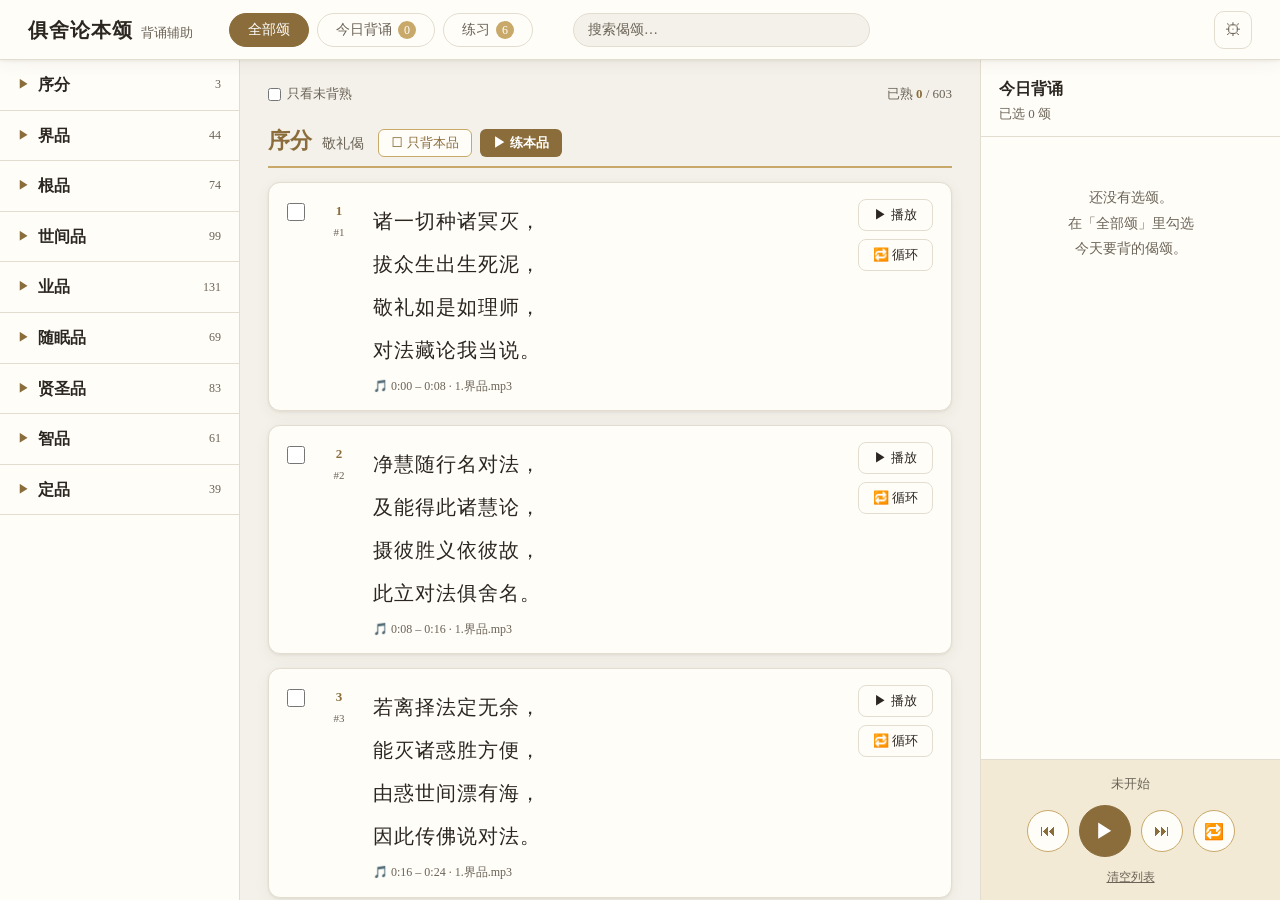
==== commit 1ba9aad9: "feat(trainer): 自由选练习内容 — 练整品 / 练搜索结果（第二条途径） 用户：除了「勾选进今日背诵→练习」，希望能直接自由选练习内容。  加两个直接入口，都起自由练习（不碰今日背诵、不" ====
--- a/program/index.html
+++ b/program/index.html
@@ -126,6 +126,12 @@
   }
   .pin-title .pin-sel-btn:hover { background: var(--accent-bg); }
   .pin-title .pin-sel-btn.all { background: var(--accent-soft); color: #fff; border-color: var(--accent-soft); }
+  .pin-title .pin-train-btn {
+    margin-left: 8px; font-size: 13px; font-weight: 600; vertical-align: middle;
+    border: none; background: var(--accent); color: #fff;
+    padding: 5px 13px; border-radius: 6px; cursor: pointer; transition: .15s;
+  }
+  .pin-title .pin-train-btn:hover { filter: brightness(1.06); }
 
   .verse {
     background: var(--paper); border: 1px solid var(--line); border-radius: var(--radius);
@@ -175,6 +181,11 @@
   .list-head input { accent-color: var(--accent); }
   .list-head .prog { margin-left: auto; }
   .list-head .prog b { color: var(--accent); }
+  .list-head .practice-now {
+    border: none; background: var(--accent); color: #fff; padding: 6px 16px;
+    border-radius: 16px; font-size: 13px; font-weight: 600; cursor: pointer;
+  }
+  .list-head .practice-now:hover { filter: brightness(1.06); }
   .train-bar {
     display: flex; align-items: center; gap: 14px; flex-wrap: wrap;
     margin: 0 0 16px; padding: 12px 16px; background: var(--accent-bg);
@@ -349,6 +360,7 @@
     .pin-title { font-size: 19px; margin: 14px 0 10px; padding-bottom: 6px; }
     .pin-title .sub { display: block; margin-left: 0; margin-top: 2px; font-size: 12px; }
     .pin-title .pin-sel-btn { margin-left: 0; margin-top: 6px; }
+    .pin-title .pin-train-btn { margin-left: 8px; margin-top: 6px; }
 
     .modal { width: 88%; max-width: 340px; }
   }
@@ -458,6 +470,7 @@
   var graded = {};           // 本轮「会了」的颂 id（置灰=完成 + 推进）
   var relearning = {};       // 本轮「忘了」的颂 id（已记一次 lapse，重练时不再重复扣 ease）
   var sessionIds = null;     // 本轮练习的稳定队列（进练习时定一次，评级不抽走卡片）
+  var trainFree = false;     // 自由练习：练「今日背诵」勾选的全部、不受每日上限（区别于 SRS 复习）
   var onlyUnmastered = false; // 「只看未背熟」筛选（all/today 视图）
 
   function applyVol() { audio.volume = vol; }
@@ -692,7 +705,11 @@
   // all/today 视图顶部：只看未熟筛选 + 已熟进度
   function listHead() {
     if (query) return "";
-    return '<div class="list-head">' +
+    // 今日背诵视图：一键自由练习勾选的全部（不受每日上限）—— 直接答「如何选择练习题」
+    var practiceBtn = (view === "today" && selected.size)
+      ? '<button class="practice-now" id="btnPracticeToday">▶ 练习这 ' + selected.size + ' 颂</button>'
+      : '';
+    return '<div class="list-head">' + practiceBtn +
       '<label><input type="checkbox" id="filterUnmastered"' + (onlyUnmastered ? " checked" : "") + '> 只看未背熟</label>' +
       '<span class="prog">已熟 <b>' + masteredCount() + '</b> / ' + VERSES.length + '</span>' +
       '</div>';
@@ -701,7 +718,7 @@
     var ids = sessionIds || [];
     var doneN = ids.filter(function (id) { return graded[id]; }).length;
     return '<div class="train-bar">' +
-      '<span class="stat">本轮 <b>' + doneN + '</b> / ' + ids.length +
+      '<span class="stat">' + (trainFree ? '自由练习 · ' : '') + '本轮 <b>' + doneN + '</b> / ' + ids.length +
         (ids.length && doneN === ids.length ? ' · 完成 🎉' : '') + '</span>' +
       '<span class="stat">已熟 <b>' + masteredCount() + '</b> / ' + VERSES.length + '</span>' +
       '<span class="spacer"></span>' +
@@ -710,16 +727,17 @@
         '<button data-mask="all" class="' + (maskLevel === "all" ? "on" : "") + '">全遮</button>' +
       '</span></div>';
   }
-  // 本轮全部评完后的收尾面板：小结 + 下一步（还有可练 → 再来一轮；否则今日练完的引导）
+  // 本轮全部评完后的收尾面板：小结 + 下一步
   function trainDonePanel(doneN) {
-    var more = todaySession().ids.length;   // 一轮新 session 里还有多少可练（到期/新颂配额）
     var html = '<div class="train-done">' +
       '<div class="big">🎉 本轮完成</div>' +
       '<div class="sub">这一轮练了 <b>' + doneN + '</b> 颂 · 已熟 <b>' + masteredCount() + '</b> / ' + VERSES.length + '</div>';
-    if (more > 0) {
-      html += '<button class="reveal-btn" id="btnTrainMore">再来一轮（还有 ' + more + ' 颂）</button>';
+    if (trainFree) {                            // 自由练习：再练一遍同一批
+      html += '<button class="reveal-btn" id="btnFreePractice">▶ 再练一遍这 ' + (sessionIds || []).length + ' 颂</button>';
     } else {
-      html += '<div class="sub2">今天的待练都清完了 🙏 明天再来复习巩固。<br>' +
+      var more = todaySession().ids.length;    // SRS：还有多少到期/新颂可练
+      if (more > 0) html += '<button class="reveal-btn" id="btnTrainMore">再来一轮（还有 ' + more + ' 颂）</button>';
+      else html += '<div class="sub2">今天的待练都清完了 🙏 明天再来复习巩固。<br>' +
         '想今天多学新颂，可在设置调高「每日新颂上限」，或先去「全部颂 / 今日背诵」浏览。</div>';
     }
     html += '<div class="sub3">提示：每颂要多轮复习、间隔拉到 21 天以上才算「已熟」，一次「会了」是正常的第一步。</div>';
@@ -737,15 +755,44 @@
       html += '今天练完了 🎉</div><div class="sub2">到期复习清空、今天的新颂也学完了。<br>' +
         '明天再来复习，记忆才扎实。<br>想今天多学，去设置调高「每日新颂上限」。</div>';
     }
+    // 想继续 → 自由练习勾选的（不受每日上限）
+    var selN = selectedOrdered().length;
+    if (selN) {
+      html += '<button class="reveal-btn" id="btnFreePractice">▶ 自由练习勾选的 ' + selN + ' 颂</button>' +
+        '<div class="sub3">自由练习不受每日上限，练你「今日背诵」勾选的偈颂；评级照样计入复习。</div>';
+    }
     return html + '</div>';
   }
-  // 起一轮练习（进「练习」或点「再来一轮」都走这里）
+  // 起一轮 SRS 复习（进「练习」标签 / 点「再来一轮」）
   function startTrainSession() {
+    trainFree = false;
     sessionIds = todaySession().ids;
     revealed = {}; graded = {}; relearning = {};
     stopEngine();
     renderMain();
     var ml = document.getElementById("mainList"); if (ml) ml.scrollTop = 0;
+  }
+  // 自由练习：练「今日背诵」勾选的全部，不受每日上限（评级照样更新 SRS）
+  // 通用自由练习：直接练给定的一组颂（品 / 搜索结果 / 今日背诵选择），不受每日上限
+  function startFreePractice(ids) {
+    if (!ids || !ids.length) return;
+    view = "train"; trainFree = true;
+    sessionIds = ids.slice(); revealed = {}; graded = {}; relearning = {};
+    stopEngine();
+    document.querySelectorAll(".tab").forEach(function (t) { t.classList.toggle("active", t.dataset.view === "train"); });
+    renderMain();
+    var ml = document.getElementById("mainList"); if (ml) ml.scrollTop = 0;
+  }
+  function startFreeSession() {            // 从「今日背诵」勾选起
+    var ids = selectedOrdered().map(function (v) { return v.id; });
+    if (!ids.length) { switchView("today"); return; }
+    startFreePractice(ids);
+  }
+  function freePin(pin) {                  // 练整品
+    startFreePractice(versesInPin(pin).map(function (v) { return v.id; }));
+  }
+  function freeSearch() {                  // 练搜索结果
+    startFreePractice(VERSES.filter(matchesQuery).map(function (v) { return v.id; }));
   }
   function renderMain() {
     var main = document.getElementById("mainList");
@@ -792,18 +839,23 @@
         return;
       }
     }
-    var html = query ? "" : listHead();
+    // 搜索结果：一键练这些匹配的颂（直接选练习内容的第二条途径）
+    var html = query
+      ? '<div class="list-head"><button class="practice-now" id="btnTrainSearch">▶ 练习这 ' + list.length + ' 条结果</button></div>'
+      : listHead();
     var lastPin = null;
     list.forEach(function (v) {
       if (v.pin !== lastPin) {
         lastPin = v.pin;
         var meta = pinMeta(v.pin);
-        var selBtn = (view === "all" && !query)
+        // 全部颂里每品两个动作：「只背本品」(选入今日背诵) +「▶ 练本品」(直接练整品)
+        var pinBtns = (view === "all" && !query)
           ? '<button class="pin-sel-btn' + (allPinSelected(v.pin) ? ' all' : '') +
-            '" data-pin-sel="' + v.pin + '">' + pinSelBtnLabel(v.pin) + '</button>'
+              '" data-pin-sel="' + v.pin + '">' + pinSelBtnLabel(v.pin) + '</button>' +
+            '<button class="pin-train-btn" data-pin-train="' + v.pin + '">▶ 练本品</button>'
           : '';
         html += '<div class="pin-title" id="pintitle-' + v.pin + '">' + v.pin +
-                (meta ? '<span class="sub">' + meta + '</span>' : '') + selBtn + '</div>';
+                (meta ? '<span class="sub">' + meta + '</span>' : '') + pinBtns + '</div>';
       }
       html += verseCard(v);
     });
@@ -872,12 +924,15 @@
   // 避免每次 renderMain 给数百张卡逐一 addEventListener。
   function bindMainDelegation(root) {
     root.addEventListener("click", function (e) {
-      if (e.target.id === "btnTrainMore") { startTrainSession(); return; }   // 再来一轮
-      var b = e.target.closest("[data-play],[data-loop],[data-pin-sel],[data-reveal],[data-grade],[data-mask]");
+      if (e.target.id === "btnTrainMore") { startTrainSession(); return; }   // 再来一轮（SRS）
+      if (e.target.id === "btnFreePractice" || e.target.id === "btnPracticeToday") { startFreeSession(); return; }  // 自由练习勾选的
+      if (e.target.id === "btnTrainSearch") { freeSearch(); return; }        // 练搜索结果
+      var b = e.target.closest("[data-play],[data-loop],[data-pin-sel],[data-pin-train],[data-reveal],[data-grade],[data-mask]");
       if (!b || !root.contains(b)) return;
       if (b.hasAttribute("data-play")) onSinglePlay(b.getAttribute("data-play"));
       else if (b.hasAttribute("data-loop")) onSingleLoopToggle(b.getAttribute("data-loop"));
       else if (b.hasAttribute("data-pin-sel")) togglePinSelect(b.getAttribute("data-pin-sel"));
+      else if (b.hasAttribute("data-pin-train")) freePin(b.getAttribute("data-pin-train"));
       else if (b.hasAttribute("data-reveal")) onReveal(b.getAttribute("data-reveal"));
       else if (b.hasAttribute("data-grade")) onGrade(b.getAttribute("data-gid"), parseInt(b.getAttribute("data-grade"), 10));
       else if (b.hasAttribute("data-mask")) setMask(b.getAttribute("data-mask"));
@@ -1454,7 +1509,7 @@
     // 切到任一标签即退出搜索，让「全部颂 / 今日背诵」回归正常视图
     if (query) { query = ""; var si = document.getElementById("searchInput"); if (si) si.value = ""; }
     // 进入练习：定一次本轮稳定队列（到期复习 + 受限新颂），重置揭晓/评级态
-    if (v === "train") { sessionIds = todaySession().ids; revealed = {}; graded = {}; relearning = {}; stopEngine(); }
+    if (v === "train") { trainFree = false; sessionIds = todaySession().ids; revealed = {}; graded = {}; relearning = {}; stopEngine(); }
     document.querySelectorAll(".tab").forEach(function (t) { t.classList.toggle("active", t.dataset.view === v); });
     renderMain();
   }
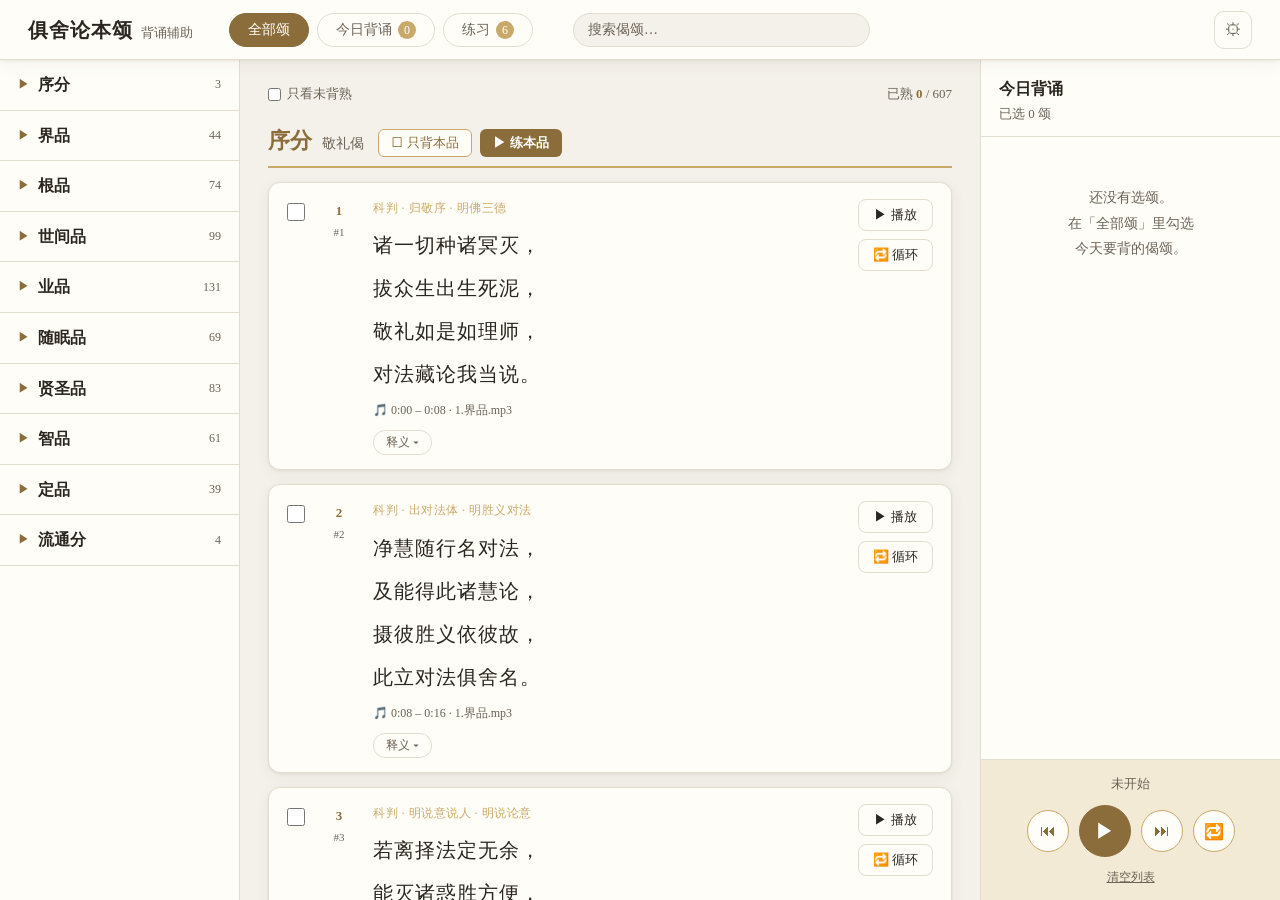
==== commit 71830efd: "feat(corpus): 白话解 + 科判 + 流通分 4 颂（603→607） 数据来源「偈颂白话解.docx」（一张表：科判 | 本颂句 | 白话解，用户授权可公开用）。  - verses.j" ====
--- a/program/index.html
+++ b/program/index.html
@@ -159,6 +159,18 @@
      瞬间弹回整行宽、而背景还在淡出，导致「整行色条一闪」。 */
   .verse .lines .ln.active { background: var(--accent-soft); color: #fff; }
   .verse .meta { font-size: 12px; color: var(--ink-soft); margin-top: 6px; }
+  /* 科判路径 + 白话解 */
+  .verse .ke { font-size: 12px; color: var(--accent-soft); margin-bottom: 6px; letter-spacing: .5px; }
+  .verse .jie-wrap { margin-top: 8px; }
+  .verse .jie-toggle {
+    border: 1px solid var(--line); background: var(--paper); color: var(--ink-soft);
+    padding: 3px 12px; border-radius: 12px; font-size: 12px; cursor: pointer;
+  }
+  .verse .jie-toggle:hover { border-color: var(--accent-soft); color: var(--accent); }
+  .verse .jie {
+    margin-top: 8px; padding: 12px 14px; background: var(--accent-bg); border-radius: 8px;
+    font-size: 14px; line-height: 1.9; color: var(--ink);
+  }
   .verse .ops { display: flex; flex-direction: column; gap: 8px; align-items: stretch; flex-shrink: 0; }
   .op-btn {
     border: 1px solid var(--line); background: var(--paper); color: var(--ink);
@@ -199,6 +211,11 @@
     padding: 4px 12px; border-radius: 14px; font-size: 13px;
   }
   .train-bar .masksel button.on { background: var(--accent); color: #fff; border-color: var(--accent); }
+  .train-bar .train-exit {
+    border: 1px solid var(--line); background: var(--paper); color: var(--ink-soft);
+    padding: 4px 12px; border-radius: 14px; font-size: 13px; cursor: pointer;
+  }
+  .train-bar .train-exit:hover { background: var(--paper); border-color: var(--accent-soft); color: var(--accent); }
   /* 本轮完成收尾面板 */
   .train-done {
     text-align: center; background: var(--paper); border: 1px solid var(--accent-soft);
@@ -444,6 +461,7 @@
 
 <script src="verses.js"></script>
 <script src="timings.js"></script>
+<script src="trans.js"></script>
 <script>
 (function () {
   "use strict";
@@ -476,6 +494,7 @@
   function applyVol() { audio.volume = vol; }
 
   var TIMINGS = window.TIMINGS || {};     // {id: {file, start, end}}，强制对齐结果
+  var TRANS = window.TRANS || {};         // {id: {jie 白话解, ke 科判路径}}，由 extract_trans.py 生成
   var audio = document.getElementById("audio");
   var AUDIO_BASE = "../600颂-单品/";
   // 浏览器支持 Opus 就用 .opus（约省 2/3 体积），否则回退 mp3。一次判定。
@@ -718,6 +737,7 @@
     var ids = sessionIds || [];
     var doneN = ids.filter(function (id) { return graded[id]; }).length;
     return '<div class="train-bar">' +
+      '<button class="train-exit" id="btnExitTrain" title="结束练习（Esc）">‹ 结束</button>' +
       '<span class="stat">' + (trainFree ? '自由练习 · ' : '') + '本轮 <b>' + doneN + '</b> / ' + ids.length +
         (ids.length && doneN === ids.length ? ' · 完成 🎉' : '') + '</span>' +
       '<span class="stat">已熟 <b>' + masteredCount() + '</b> / ' + VERSES.length + '</span>' +
@@ -866,6 +886,7 @@
   }
   function pinMeta(pin) {
     if (pin === "序分") return "敬礼偈";
+    if (pin === "流通分") return "论末四颂";
     for (var i = 0; i < PIN_LIST.length; i++) if (PIN_LIST[i].name === pin)
       return "共 " + PIN_LIST[i].count + " 颂 · 🎵 " + PIN_LIST[i].audio;
     return "";
@@ -893,7 +914,15 @@
       return '<span class="ln">' + (isTrain ? ln : hlMatch(ln)) + punc + '</span>';
     }).join("");
     var t = TIMINGS[v.id];
-    var audioNote = t ? ('🎵 ' + fmt(t.start) + ' – ' + fmt(t.end) + ' · ' + t.file) : '⏳ 音频待对齐';
+    var audioNote = t ? ('🎵 ' + fmt(t.start) + ' – ' + fmt(t.end) + ' · ' + t.file) : '（无跟诵音频）';
+    var tr = TRANS[v.id] || {};
+    // 科判在遮罩自测时隐藏（避免给提示），揭晓/浏览态才显
+    var keHtml = (tr.ke && !showMasked) ? '<div class="ke">科判 · ' + escHtml(tr.ke) + '</div>' : '';
+    // 白话解：默认折叠，点「释义 ▾」展开（练习态也是手动展，不随揭晓自动显）
+    var jieHtml = tr.jie
+      ? '<div class="jie-wrap"><button class="jie-toggle" data-jie="' + v.id + '">释义 ▾</button>' +
+        '<div class="jie" data-jiebox="' + v.id + '" hidden>' + escHtml(tr.jie).replace(/\n/g, "<br>") + '</div></div>'
+      : '';
 
     var ops;
     if (isTrain) {
@@ -902,8 +931,10 @@
       else ops = '<button class="grade-btn forgot" data-grade="0" data-gid="' + v.id + '">忘了</button>' +
                  '<button class="grade-btn known" data-grade="1" data-gid="' + v.id + '">会了</button>';
     } else {
-      ops = '<button class="op-btn play" data-play="' + v.id + '">▶ 播放</button>' +
-            '<button class="op-btn loop" data-loop="' + v.id + '">🔁 循环</button>';
+      ops = t                                             // 无音频颂（流通分）不显播放
+        ? '<button class="op-btn play" data-play="' + v.id + '">▶ 播放</button>' +
+          '<button class="op-btn loop" data-loop="' + v.id + '">🔁 循环</button>'
+        : '';
     }
     var checkCol = isTrain ? '' :
       '<div class="check"><input type="checkbox" data-check="' + v.id + '" aria-label="选入今日背诵" ' + checked + '></div>';
@@ -913,8 +944,9 @@
         checkCol +
         '<div class="no-tag">' + noTag + '</div>' +
         '<div class="body">' +
+          keHtml +
           '<div class="lines">' + linesHtml + '</div>' +
-          '<div class="meta">' + audioNote + '</div>' + mtag +
+          '<div class="meta">' + audioNote + '</div>' + mtag + jieHtml +
         '</div>' +
         '<div class="ops">' + ops + '</div>' +
         '<div class="progress" data-prog="' + v.id + '"></div>' +
@@ -924,9 +956,16 @@
   // 避免每次 renderMain 给数百张卡逐一 addEventListener。
   function bindMainDelegation(root) {
     root.addEventListener("click", function (e) {
+      if (e.target.id === "btnExitTrain") { switchView("all"); return; }     // 结束练习 → 回全部颂
       if (e.target.id === "btnTrainMore") { startTrainSession(); return; }   // 再来一轮（SRS）
       if (e.target.id === "btnFreePractice" || e.target.id === "btnPracticeToday") { startFreeSession(); return; }  // 自由练习勾选的
       if (e.target.id === "btnTrainSearch") { freeSearch(); return; }        // 练搜索结果
+      var jb = e.target.closest("[data-jie]");                               // 释义折叠（直接切换，不重渲染）
+      if (jb && root.contains(jb)) {
+        var box = document.querySelector('[data-jiebox="' + jb.getAttribute("data-jie") + '"]');
+        if (box) { box.hidden = !box.hidden; jb.textContent = box.hidden ? "释义 ▾" : "释义 ▴"; }
+        return;
+      }
       var b = e.target.closest("[data-play],[data-loop],[data-pin-sel],[data-pin-train],[data-reveal],[data-grade],[data-mask]");
       if (!b || !root.contains(b)) return;
       if (b.hasAttribute("data-play")) onSinglePlay(b.getAttribute("data-play"));
@@ -947,7 +986,7 @@
   function onReveal(id) {
     revealed[id] = true;
     renderMain();             // 卡片显文 + 冒出 忘/会
-    onSinglePlay(id);         // 揭晓即放参考音自校
+    if (TIMINGS[id]) onSinglePlay(id);   // 有音频才放参考音自校（流通分无音频）
     var el = document.getElementById("verse-" + id);
     if (el) el.scrollIntoView({ behavior: "smooth", block: "center" });
   }
@@ -1212,9 +1251,10 @@
     var id = engine.queue[engine.index];
     saveLastPosition();
     var t = TIMINGS[id];
-    if (!t) {                                   // 该颂还没对齐时间戳
+    if (!t) {                                   // 该颂无音频时间戳（如流通分）
+      // 连播时跳到下一颂——但仅当队列里还有有音频的颂，否则全无音频会 advanceSeq↔playCurrent 死循环
+      if (engine.mode === "sequence" && engine.queue.some(hasTiming)) { advanceSeq(); return; }
       pulse(document.getElementById("nowPlaying"), "该颂尚无音频时间点");
-      if (engine.mode === "sequence") { advanceSeq(); return; }
       stopEngine(); return;
     }
     var doPlay = function () {
@@ -1808,7 +1848,7 @@
       e.preventDefault(); document.getElementById("searchInput").focus(); return;
     }
     if (inField) { if (e.key === "Escape") e.target.blur(); return; }
-    if (view === "train") return;   // 练习视图不接管空格/箭头（避免误触连播）
+    if (view === "train") { if (e.key === "Escape") switchView("all"); return; }   // 练习视图：Esc 结束；不接管空格/箭头
     if (e.key === " " || e.code === "Space") { e.preventDefault(); onSeqPlay(); }
     else if (e.key === "ArrowLeft") { e.preventDefault(); seqStep(-1); }
     else if (e.key === "ArrowRight") { e.preventDefault(); seqStep(1); }
